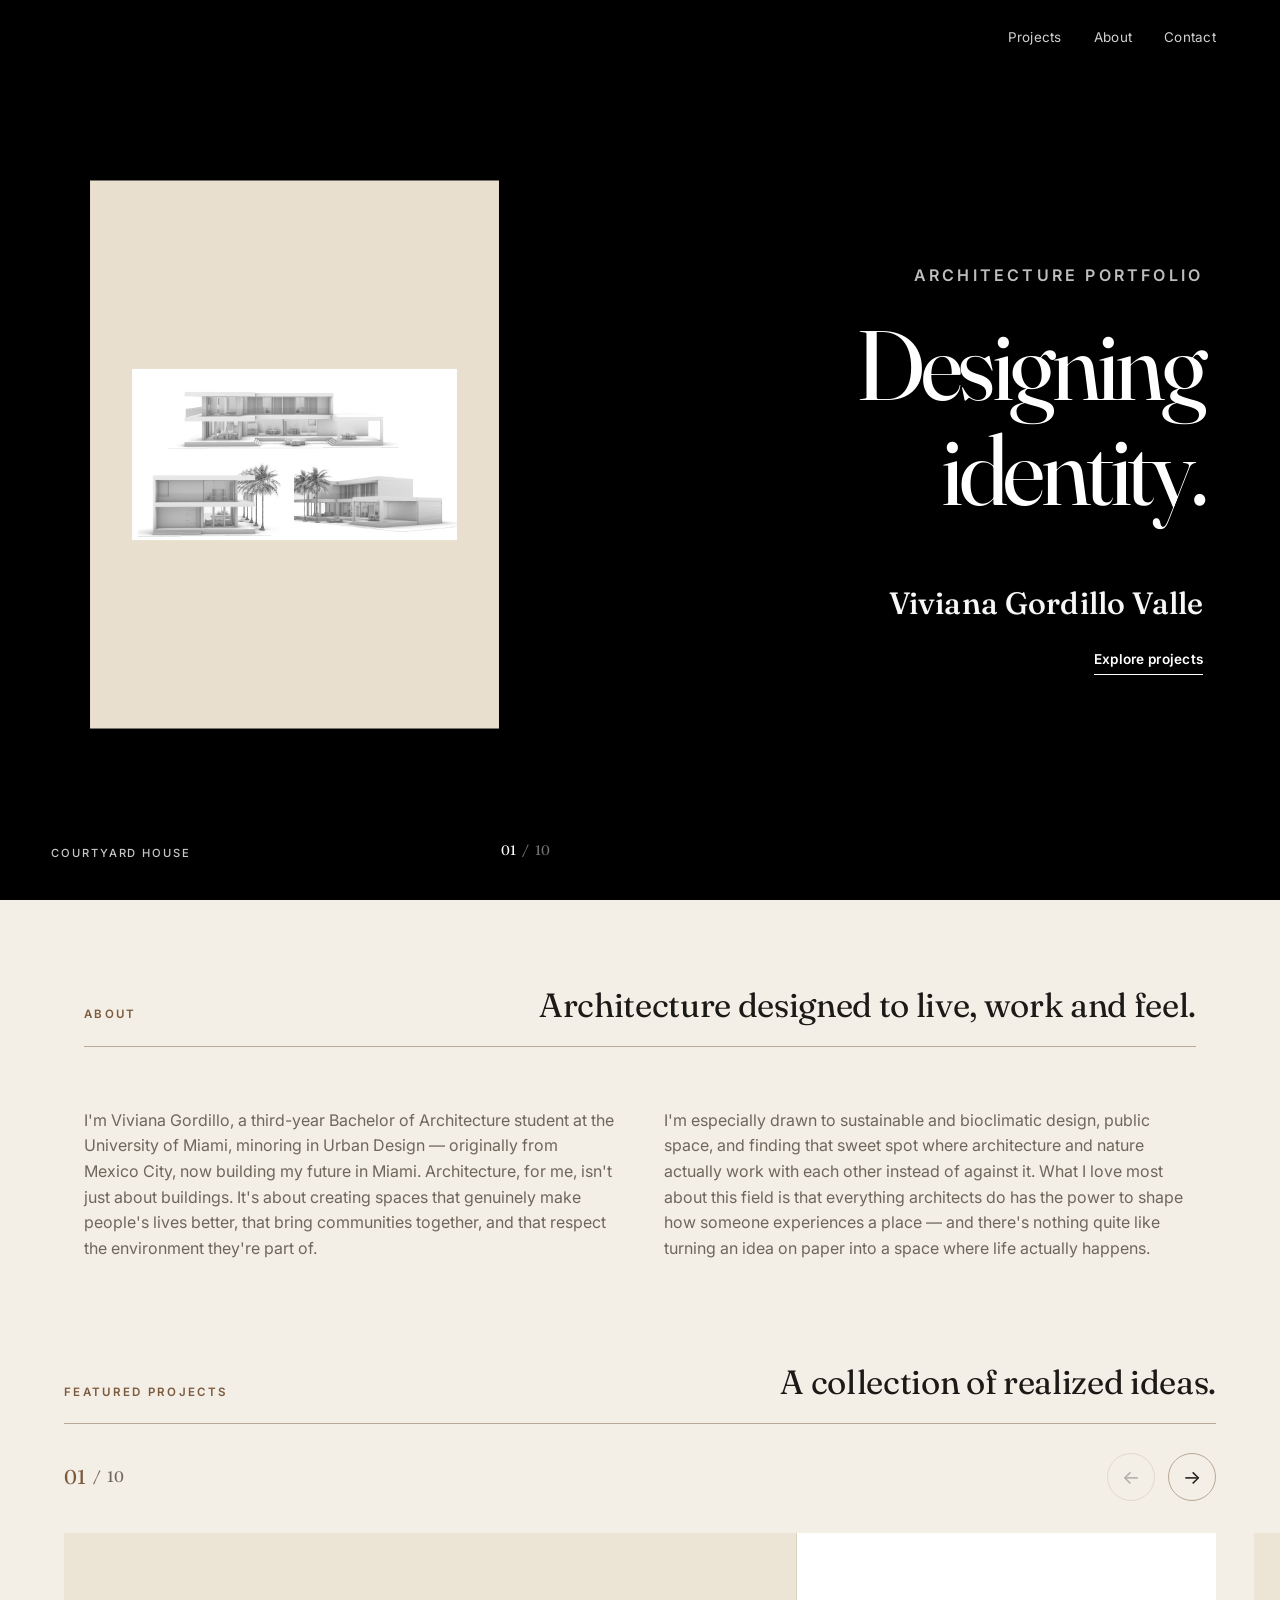
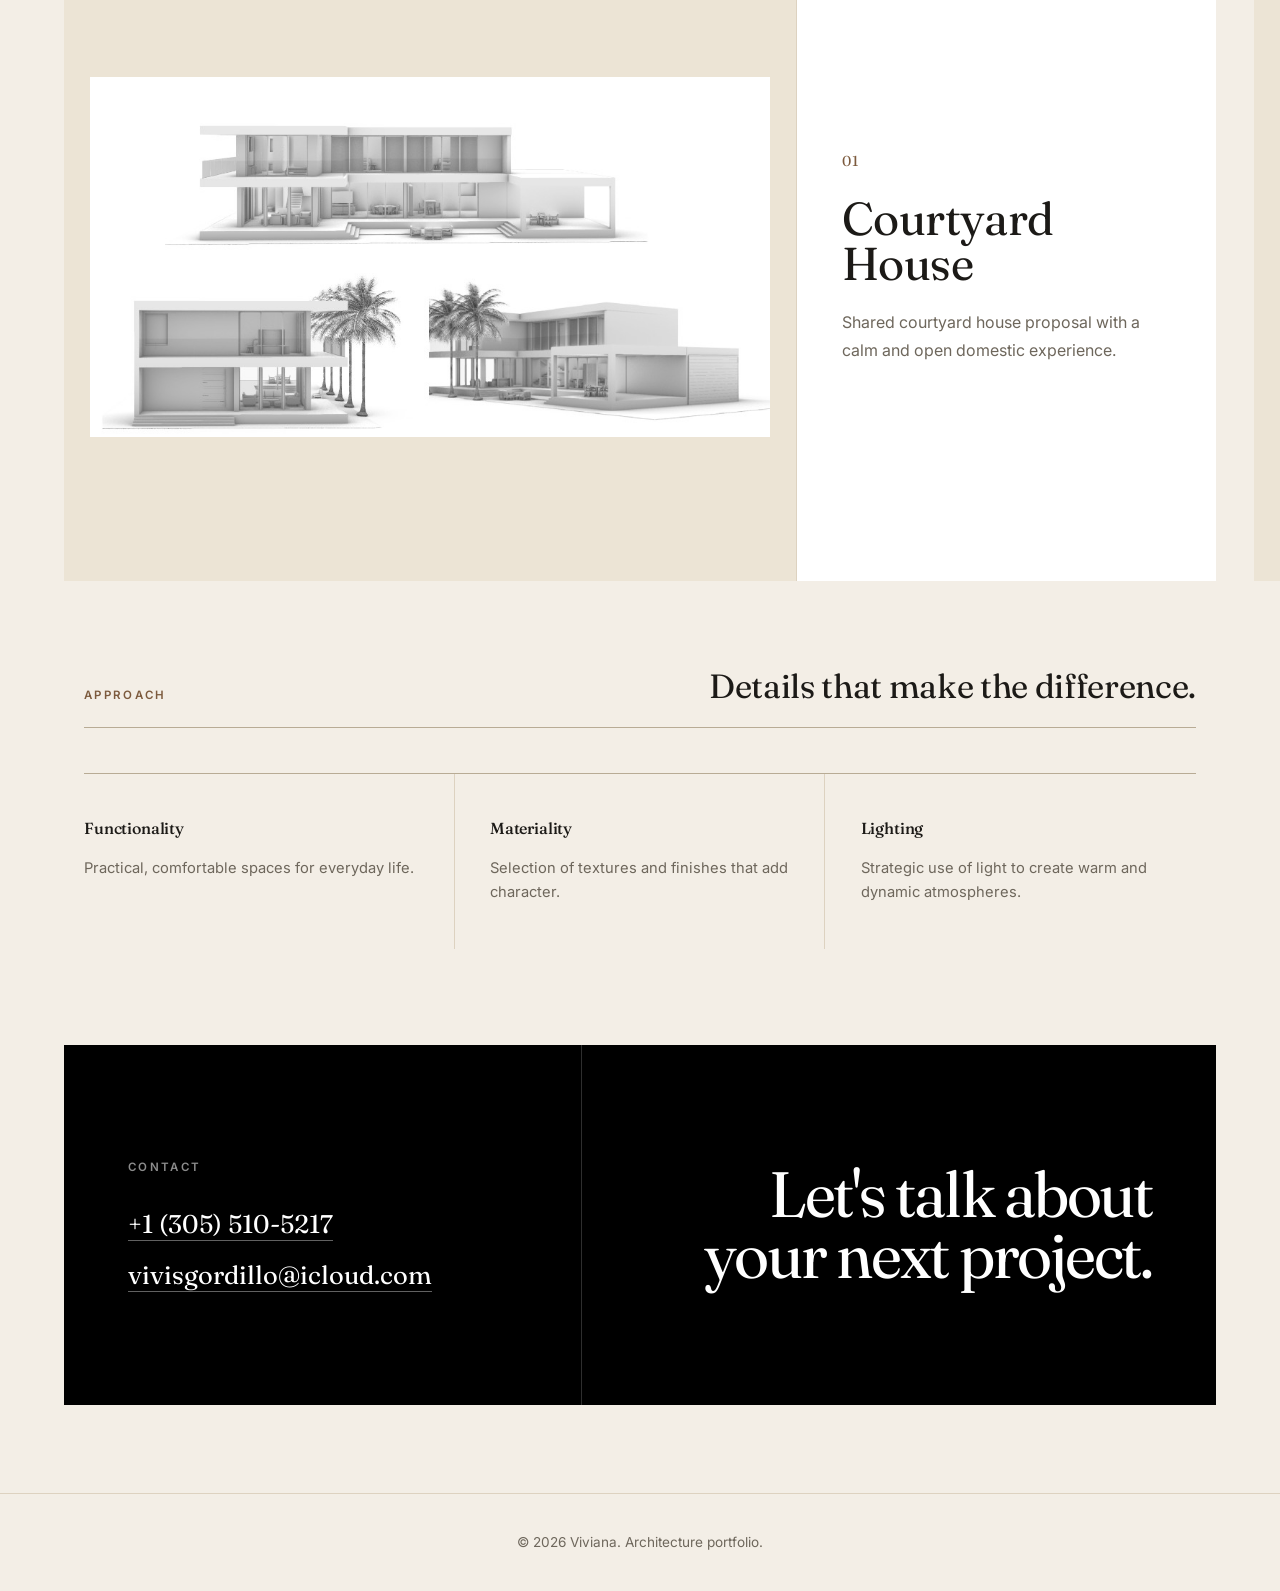
==== index.html @ d5e87a60 "Update index.html" ====
<!DOCTYPE html>
<html lang="en">
  <head>
    <meta charset="UTF-8" />
    <meta name="viewport" content="width=device-width, initial-scale=1.0" />

    <title>Viviana | Architecture Portfolio</title>

    <meta
      name="description"
      content="Architecture portfolio featuring residential, commercial, and interior design projects."
    />

    <link rel="preconnect" href="https://fonts.googleapis.com" />
    <link rel="preconnect" href="https://fonts.gstatic.com" crossorigin />

    <link
      href="https://fonts.googleapis.com/css2?family=Fraunces:opsz,wght@9..144,300;9..144,400;9..144,500&family=Inter:wght@400;500;600;700;800&display=swap"
      rel="stylesheet"
    />

    <link rel="stylesheet" href="styles.css?v=13" />
  </head>

  <body>
    <!-- =====================================================
         HERO / PROJECT EXHIBITION
         ===================================================== -->

    <header class="hero hero-exhibition">
      <nav class="nav hero-nav">
        <div class="nav-links">
          <a href="#projects">Projects</a>
          <a href="#about">About</a>
          <a href="#contact">Contact</a>
        </div>
      </nav>

      <div class="hero-split">
        <!-- Galería automática del lado izquierdo -->
        <div
          class="hero-gallery"
          aria-label="Selected architecture projects"
        >
          <!-- Slide 1: fondo beige -->
          <a
            class="hero-gallery-slide hero-gallery-slide-beige active"
            href="courtyard-house.html"
            aria-label="View Courtyard House"
          >
            <img
              src="assets/courtyard-house/PortadaCYH.jpg"
              alt="Courtyard House cover"
            />

            <span class="hero-gallery-project-name">
              Courtyard House
            </span>
          </a>

          <!-- Slide 2: fondo beige -->
          <a
            class="hero-gallery-slide hero-gallery-slide-beige"
            href="mid-rise.html"
            aria-label="View Mid-rise Apartment Building"
          >
            <img
              src="assets/mid-rise/FRONT%20ELEVATION.png"
              alt="Mid-rise Apartment Building front elevation"
            />

            <span class="hero-gallery-project-name">
              Mid-rise Apartment Building
            </span>
          </a>

          <!-- Slide 3 -->
          <a
            class="hero-gallery-slide"
            href="fish-market.html"
            aria-label="View Fish Market"
          >
            <img
              src="assets/fish-market/IMG_5924.jpeg"
              alt="Fish Market architectural concept"
            />

            <span class="hero-gallery-project-name">
              Fish Market
            </span>
          </a>

          <!-- Slide 4 -->
          <a
            class="hero-gallery-slide"
            href="Stoa-of-Attalos.html"
            aria-label="View Stoa of Attalos"
          >
            <img
              src="assets/Stoa-of-Attalos/Foto%20Dibujo%20Stoa%20of%20Attalos.png"
              alt="Stoa of Attalos architectural drawing"
            />

            <span class="hero-gallery-project-name">
              Stoa of Attalos
            </span>
          </a>

          <!-- Slide 5 -->
          <a
            class="hero-gallery-slide"
            href="Meditation-Space.html"
            aria-label="View Meditation Space"
          >
            <img
              src="assets/Meditation-Space/Captura%20de%20pantalla%202026-07-03%20200840.png"
              alt="Meditation Space architectural collage"
            />

            <span class="hero-gallery-project-name">
              Meditation Space
            </span>
          </a>

          <!-- Slide 6 -->
          <a
            class="hero-gallery-slide"
            href="Spanish-Custom-House.html"
            aria-label="View Spanish Custom House"
          >
            <img
              src="assets/Spanish-Custom-House/ARC%20203%20VIVIANA%20GORDILLO%20FINAL-1.png"
              alt="Spanish Custom House architectural drawings"
            />

            <span class="hero-gallery-project-name">
              Spanish Custom House
            </span>
          </a>

          <!-- Slide 7 -->
          <a
            class="hero-gallery-slide"
            href="Bethlehem.html"
            aria-label="View Bethlehem"
          >
            <img
              src="assets/Bethlehem/Captura%20de%20pantalla%202026-07-03%20221237.png"
              alt="Bethlehem, Pennsylvania mapping study"
            />

            <span class="hero-gallery-project-name">
              Bethlehem
            </span>
          </a>

          <!-- Slide 8 -->
          <a
            class="hero-gallery-slide"
            href="LunaHouse.html"
            aria-label="View Luna House"
          >
            <img
              src="assets/LunaHouse/luna%20house.png"
              alt="Luna House"
            />

            <span class="hero-gallery-project-name">
              Luna House
            </span>
          </a>

          <!-- Slide 9 -->
          <a
            class="hero-gallery-slide"
            href="Others.html"
            aria-label="View Others"
          >
            <img
              src="assets/Others/MiamiRiver1.jpeg"
              alt="Miami River"
            />

            <span class="hero-gallery-project-name">
              Others
            </span>
          </a>
          <!-- Slide 10 -->
          <a
            class="hero-gallery-slide"
            href="Revista.html"
            aria-label="View Revista"
          >
            <img
              src="assets/revista/portada%201.png"
              alt="Revista cover"
            />

            <span class="hero-gallery-project-name">
              Magazine
            </span>
          </a>

          <!-- Contador de la galería -->
          <div class="hero-gallery-counter" aria-hidden="true">
            <span class="hero-gallery-current">01</span>
            <span>/</span>
            <span class="hero-gallery-total">10</span>
          </div>
        </div>

        <!-- Contenido del lado derecho -->
        <div class="hero-text-panel">
          <div class="hero-content">
            <p class="hero-kicker">
              Architecture Portfolio
            </p>

            <h1>Designing identity.</h1>

            <p class="hero-name">
              Viviana Gordillo Valle
            </p>

            <a class="btn" href="#projects">
              Explore projects
            </a>
          </div>
        </div>
      </div>
    </header>

    <main>
      <!-- =====================================================
           ABOUT
           ===================================================== -->

      <section class="section intro" id="about">
        <div class="section-heading">
          <p class="eyebrow">About</p>

          <h2>Architecture designed to live, work and feel.</h2>
        </div>

        <div class="intro-grid">
          <p>
            I'm Viviana Gordillo, a third-year Bachelor of Architecture student
            at the University of Miami, minoring in Urban Design — originally
            from Mexico City, now building my future in Miami. Architecture,
            for me, isn't just about buildings. It's about creating spaces that
            genuinely make people's lives better, that bring communities
            together, and that respect the environment they're part of.
          </p>

          <p>
            I'm especially drawn to sustainable and bioclimatic design, public
            space, and finding that sweet spot where architecture and nature
            actually work with each other instead of against it. What I love
            most about this field is that everything architects do has the power
            to shape how someone experiences a place — and there's nothing quite
            like turning an idea on paper into a space where life actually
            happens.
          </p>
        </div>
      </section>

      <!-- =====================================================
           FEATURED PROJECTS CAROUSEL
           ===================================================== -->

      <section
        class="section projects projects-carousel-section"
        id="projects"
      >
        <div class="section-heading">
          <p class="eyebrow">Featured projects</p>

          <h2>A collection of realized ideas.</h2>
        </div>

        <div class="projects-carousel-header">
          <p
            class="projects-carousel-indicator"
            aria-label="Current project position"
          >
            <span class="current-project">01</span>
            <span aria-hidden="true">/</span>
            <span class="total-projects">10</span>
          </p>

          <div
            class="carousel-controls"
            aria-label="Project carousel controls"
          >
            <button
              class="carousel-btn carousel-prev"
              type="button"
              aria-label="Previous project"
            >
              ←
            </button>

            <button
              class="carousel-btn carousel-next"
              type="button"
              aria-label="Next project"
            >
              →
            </button>
          </div>
        </div>

        <div
          class="projects-carousel-viewport"
          aria-label="Featured projects"
        >
          <div class="projects-carousel-track">
            <!-- Project 1 -->
            <a
              class="project-card"
              href="courtyard-house.html"
            >
              <div class="project-image image-courtyard">
                <img
                  src="assets/courtyard-house/PortadaCYH.jpg"
                  alt="Courtyard House cover"
                  loading="lazy"
                />
              </div>

              <div class="project-info">
                <p class="project-number">01</p>

                <h3>Courtyard House</h3>

                <p>
                  Shared courtyard house proposal with a calm and open domestic
                  experience.
                </p>
              </div>
            </a>

            <!-- Project 2 -->
            <a
              class="project-card"
              href="mid-rise.html"
            >
              <div class="project-image image-courtyard">
                <img
                  src="assets/mid-rise/FRONT%20ELEVATION.png"
                  alt="Front elevation — Mid-rise Apartment Building"
                  loading="lazy"
                />
              </div>

              <div class="project-info">
                <p class="project-number">02</p>

                <h3>Mid-rise Apartment Building</h3>

                <p>
                  Mixed-use mid-rise with shared terraces and active ground
                  floor retail.
                </p>
              </div>
            </a>

            <!-- Project 3 -->
            <a
              class="project-card"
              href="fish-market.html"
            >
              <div class="project-image image-courtyard">
                <img
                  src="assets/fish-market/IMG_5924.jpeg"
                  alt="Fish Market concept image"
                  loading="lazy"
                />
              </div>

              <div class="project-info">
                <p class="project-number">03</p>

                <h3>Fish Market</h3>

                <p>
                  Contemporary interior design that combines warmth, texture,
                  and volume.
                </p>
              </div>
            </a>

            <!-- Project 4 -->
            <a
              class="project-card"
              href="Stoa-of-Attalos.html"
            >
              <div class="project-image image-courtyard">
                <img
                  src="assets/Stoa-of-Attalos/Foto%20Dibujo%20Stoa%20of%20Attalos.png"
                  alt="Stoa of Attalos drawing"
                  loading="lazy"
                />
              </div>

              <div class="project-info">
                <p class="project-number">04</p>

                <h3>Stoa of Attalos</h3>

                <p>
                  Historic and civic study of a public colonnade in the ancient
                  Agora.
                </p>
              </div>
            </a>

            <!-- Project 5 -->
            <a
              class="project-card"
              href="Meditation-Space.html"
            >
              <div class="project-image image-courtyard">
                <img
                  src="assets/Meditation-Space/Captura%20de%20pantalla%202026-07-03%20200840.png"
                  alt="Meditation Space collage"
                  loading="lazy"
                />
              </div>

              <div class="project-info">
                <p class="project-number">05</p>

                <h3>Meditation Space</h3>

                <p>
                  Project focused on daily functionality and family comfort.
                </p>
              </div>
            </a>

            <!-- Project 6 -->
            <a
              class="project-card"
              href="Spanish-Custom-House.html"
            >
              <div class="project-image image-courtyard">
                <img
                  src="assets/Spanish-Custom-House/ARC%20203%20VIVIANA%20GORDILLO%20FINAL-1.png"
                  alt="Spanish Custom House site plan and elevations"
                  loading="lazy"
                />
              </div>

              <div class="project-info">
                <p class="project-number">06</p>

                <h3>Spanish Custom House</h3>

                <p>
                  Redrawing study of a historic house in New Orleans, based on
                  documentation from the Historic American Buildings Survey.
                </p>
              </div>
            </a>

            <!-- Project 7 -->
            <a
              class="project-card"
              href="Bethlehem.html"
            >
              <div class="project-image image-courtyard">
                <img
                  src="assets/Bethlehem/Captura%20de%20pantalla%202026-07-03%20221237.png"
                  alt="Bethlehem, Pennsylvania mapping study"
                  loading="lazy"
                />
              </div>

              <div class="project-info">
                <p class="project-number">07</p>

                <h3>Bethlehem</h3>

                <p>
                  Parcel-by-parcel mapping of Bethlehem, Pennsylvania, tracing
                  how industry and settlement history shaped its urban form.
                </p>
              </div>
            </a>

            <!-- Project 8 -->
            <a
              class="project-card"
              href="LunaHouse.html"
            >
              <div class="project-image image-courtyard">
                <img
                  src="assets/LunaHouse/luna%20house.png"
                  alt="Luna House"
                  loading="lazy"
                />
              </div>

              <div class="project-info">
                <p class="project-number">08</p>

                <h3>Luna House</h3>

                <p>Project details coming soon.</p>
              </div>
            </a>

            <!-- Project 9 -->
            <a
              class="project-card"
              href="Others.html"
            >
              <div class="project-image image-courtyard">
                <img
                  src="assets/Others/MiamiRiver1.jpeg"
                  alt="Miami River"
                  loading="lazy"
                />
              </div>

              <div class="project-info">
                <p class="project-number">09</p>

                <h3>Others</h3>

                <p>Additional images, including views along the Miami River.</p>
              </div>
            </a>
            
            <!-- Project 10 -->
            <a
              class="project-card"
              href="Revista.html"
            >
              <div class="project-image image-courtyard">
                <img
                  src="assets/revista/portada%201.png"
                  alt="Revista cover"
                  loading="lazy"
                />
              </div>

              <div class="project-info">
                <p class="project-number">10</p>

                <h3>Magazine</h3>

                <p>
                  An editorial spread — flip through it like a printed
                  magazine.
                </p>
              </div>
            </a>
                        
          </div>
        </div>
      </section>

      <!-- =====================================================
           APPROACH
           ===================================================== -->

      <section class="section values">
        <div class="section-heading">
          <p class="eyebrow">Approach</p>

          <h2>Details that make the difference.</h2>
        </div>

        <div class="value-grid">
          <div>
            <h3>Functionality</h3>

            <p>Practical, comfortable spaces for everyday life.</p>
          </div>

          <div>
            <h3>Materiality</h3>

            <p>Selection of textures and finishes that add character.</p>
          </div>

          <div>
            <h3>Lighting</h3>

            <p>
              Strategic use of light to create warm and dynamic atmospheres.
            </p>
          </div>
        </div>
      </section>
    </main>

    <!-- =====================================================
     CONTACT
     ===================================================== -->

    <section class="contact-section" id="contact">
      <div class="contact-panel">
        <div class="contact-details">
          <p class="contact-label">Contact</p>

          <div class="contact-links">
            <a href="tel:+13055105217">
              +1 (305) 510-5217
            </a>

            <a href="mailto:vivisgordillo@icloud.com">
              vivisgordillo@icloud.com
            </a>
          </div>
        </div>

        <div class="contact-heading">
          <h2>Let's talk about your next project.</h2>
        </div>
      </div>
    </section>

    <footer class="footer">
      <p>© 2026 Viviana. Architecture portfolio.</p>
    </footer>

    <script src="script.js"></script>
  </body>
</html>
---- styles.css ----
:root {
  --bg: #f3eee6;
  --surface: #ffffff;
  --sunken: #ece4d5;
  --ink: #1c1a17;
  --text: #1c1a17;
  --muted: #6e675c;
  --accent: #7c5a3d;
  --accent-soft: #ece4d5;
  --border: #ddd2c0;
  --line: #ddd2c0;
  --line-strong: #b8ab95;

  --font-display:
    "Fraunces",
    "Iowan Old Style",
    "Palatino Linotype",
    Georgia,
    serif;
}

/* =====================================================
   RESET
   ===================================================== */

* {
  box-sizing: border-box;
}

html {
  scroll-behavior: smooth;
}

body {
  margin: 0;
  overflow-x: hidden;
  font-family: "Inter", sans-serif;
  background: var(--bg);
  color: var(--text);
  line-height: 1.6;
}

a {
  color: inherit;
  text-decoration: none;
}

h1,
h2,
h3 {
  font-family: var(--font-display);
  font-weight: 500;
  letter-spacing: -0.01em;
}

img {
  max-width: 100%;
}

ul {
  margin: 0;
  padding: 0;
}

/* =====================================================
   NAVIGATION
   ===================================================== */

.nav {
  display: flex;
  justify-content: space-between;
  align-items: center;

  width: 100%;
  max-width: 1440px;
  margin: 0 auto;
  padding: 1.7rem 5vw 0;
}

.brand {
  font-family: var(--font-display);
  font-size: 1.05rem;
  font-weight: 500;
  letter-spacing: 0.03em;
}

.nav-links {
  display: flex;
  flex-wrap: wrap;
  gap: 2rem;

  font-size: 0.84rem;
  letter-spacing: 0.02em;
}

.nav-links a {
  opacity: 0.82;
  padding-bottom: 0.2rem;
  border-bottom: 1px solid transparent;

  transition:
    opacity 0.2s ease,
    border-color 0.2s ease;
}

.nav-links a:hover {
  opacity: 1;
  border-color: currentColor;
}

/* =====================================================
   BUTTONS
   ===================================================== */

.btn {
  display: inline-flex;
  align-items: center;
  gap: 0.5rem;

  margin-top: 0.6rem;
  padding: 0 0 0.2rem;

  background: none;
  border: none;
  border-bottom: 1px solid currentColor;
  border-radius: 0;

  color: inherit;
  font-size: 0.88rem;
  font-weight: 600;
  letter-spacing: 0.02em;
}

/* =====================================================
   HOMEPAGE HERO — PROJECT EXHIBITION
   ===================================================== */

.hero-exhibition {
  position: relative;

  width: 100%;
  min-height: 100vh;
  padding: 0;

  overflow: hidden;
  color: #ffffff;
  background: #000000;
}

.hero-nav {
  position: absolute;
  top: 0;
  left: 0;
  z-index: 20;

  justify-content: flex-end;

  width: 100%;
  max-width: none;
  padding: 1.7rem 5vw 0;

  color: #ffffff;
}

.hero-split {
  display: grid;
  grid-template-columns: minmax(0, 46%) minmax(0, 54%);
  gap: 0;

  width: 100%;
  min-height: 100vh;

  background: #000000;
}

/* =====================================================
   HERO GALLERY
   ===================================================== */

.hero-gallery {
  position: relative;

  width: 100%;
  min-width: 0;
  height: 100vh;
  min-height: 650px;

  overflow: hidden;

  background: #000000;
  border: none;
  outline: none;
  box-shadow: none;
}

.hero-gallery-slide {
  position: absolute;
  inset: 0;

  display: flex;
  align-items: center;
  justify-content: center;

  padding:
    clamp(4.5rem, 8vh, 7rem)
    clamp(2rem, 4vw, 5rem)
    clamp(4rem, 7vh, 6rem);

  overflow: hidden;

  background: #000000;
  opacity: 0;
  visibility: hidden;
  pointer-events: none;

  transition:
    opacity 1.35s ease,
    visibility 1.35s ease;
}

.hero-gallery-slide.active {
  z-index: 2;

  opacity: 1;
  visibility: visible;
  pointer-events: auto;
}

.hero-gallery-slide img {
  display: block;

  width: 92%;
  height: 82%;

  object-fit: contain;
  object-position: center;

  background: transparent;
  border: none;
  outline: none;
  box-shadow: none;

  transform: scale(0.985);

  transition:
    transform 6.5s cubic-bezier(0.2, 0.7, 0.2, 1),
    opacity 1.35s ease;
}

.hero-gallery-slide.active img {
  transform: scale(1.025);
}

.hero-gallery-project-name {
  position: absolute;
  left: clamp(1.8rem, 4vw, 4rem);
  bottom: clamp(1.6rem, 3vw, 3rem);
  z-index: 4;

  max-width: 60%;

  color: rgba(255, 255, 255, 0.78);
  font-family: "Inter", sans-serif;
  font-size: 0.7rem;
  font-weight: 500;
  line-height: 1.4;
  letter-spacing: 0.17em;
  text-transform: uppercase;
}

.hero-gallery-counter {
  position: absolute;
  right: clamp(1.8rem, 3vw, 3rem);
  bottom: clamp(1.6rem, 3vw, 3rem);
  z-index: 10;

  display: flex;
  align-items: center;
  gap: 0.4rem;

  color: rgba(255, 255, 255, 0.45);
  font-family: var(--font-display);
  font-size: 0.85rem;
}

.hero-gallery-current {
  color: #ffffff;
}

/* =====================================================
   HERO TEXT PANEL
   ===================================================== */

.hero-text-panel {
  position: relative;

  display: flex;
  align-items: center;
  justify-content: center;

  min-width: 0;
  min-height: 100vh;

  padding:
    clamp(7rem, 12vh, 10rem)
    clamp(3rem, 6vw, 7rem)
    clamp(4rem, 8vh, 7rem);

  background: #000000;
  border: none;
  outline: none;
  box-shadow: none;
}

.hero-text-panel .hero-content {
  display: flex;
  flex-direction: column;
  align-items: flex-end;

  width: 100%;
  max-width: 900px;
  margin: 0;
  padding: 0;

  text-align: right;
}

.hero-kicker {
  margin: 0 0 clamp(1.6rem, 3vh, 2.6rem);

  color: rgba(255, 255, 255, 0.74);
  font-family: "Inter", sans-serif;
  font-size: clamp(0.82rem, 1.25vw, 1.25rem);
  font-weight: 600;
  line-height: 1.3;
  letter-spacing: 0.2em;
  text-transform: uppercase;
}

.hero-exhibition h1 {
  width: 100%;
  max-width: none;
  margin: 0;

  color: #ffffff;
  font-size: clamp(4.5rem, 7.7vw, 9rem);
  font-weight: 400;
  line-height: 0.87;
  letter-spacing: -0.045em;
  text-align: right;
}

.hero-name {
  margin: clamp(2.8rem, 5vh, 4.8rem) 0 0;

  color: rgba(255, 255, 255, 0.96);
  font-family: var(--font-display);
  font-size: clamp(1.8rem, 2.4vw, 3rem);
  font-weight: 500;
  line-height: 1.15;
  letter-spacing: 0.005em;

  text-shadow: 0 0 1px rgba(255, 255, 255, 0.3);
}

.hero-text-panel .btn {
  margin-top: clamp(1.7rem, 3vh, 2.5rem);
  margin-left: auto;

  color: #ffffff;
  font-size: clamp(0.85rem, 1vw, 1rem);
}

/* =====================================================
   DETAIL-PAGE HERO
   ===================================================== */

.hero {
  min-height: 88vh;
  padding: 0 0 4.5rem;

  display: flex;
  flex-direction: column;

  color: #ffffff;
  background-color: var(--ink);

  background-image:
    linear-gradient(
      180deg,
      rgba(20, 17, 14, 0.5) 0%,
      rgba(20, 17, 14, 0.28) 45%,
      rgba(20, 17, 14, 0.8) 100%
    ),
    var(--hero-image, none);

  background-size: cover;
  background-position: center;
  background-repeat: no-repeat;
}

.hero.hero-compact {
  min-height: auto;
  padding: 0 0 3.2rem;

  background-image:
    linear-gradient(
      180deg,
      rgba(20, 17, 14, 0.72) 0%,
      rgba(20, 17, 14, 0.86) 100%
    ),
    var(--hero-image, none);
}

.hero.hero-exhibition {
  min-height: 100vh;
  padding: 0;

  display: block;

  background: #000000;
  background-image: none;
}

.hero-content {
  width: 100%;
  max-width: 1240px;
  margin: auto auto 0;
  padding: 0 5vw;
}

.hero-compact .hero-content {
  margin: 3.4rem auto 0;
}

.eyebrow {
  margin: 0 0 1rem;

  color: rgba(255, 255, 255, 0.72);
  font-size: 0.72rem;
  font-weight: 600;
  letter-spacing: 0.2em;
  text-transform: uppercase;
}

.hero h1,
.section-heading h2 {
  margin: 0 0 1.2rem;

  font-weight: 400;
  line-height: 1.06;
}

.hero:not(.hero-exhibition) h1 {
  max-width: 18ch;
  font-size: clamp(2.1rem, 5.4vw, 4rem);
}

.hero:not(.hero-exhibition) p {
  max-width: 48ch;

  color: rgba(255, 255, 255, 0.8);
  font-size: 1.02rem;
}

.hero-compact p {
  max-width: 62ch;
}

.back-link {
  display: inline-flex;
  align-items: center;
  gap: 0.5rem;

  margin-bottom: 1.8rem;

  color: rgba(255, 255, 255, 0.68);
  font-size: 0.8rem;
  letter-spacing: 0.02em;
}

.back-link:hover {
  color: #ffffff;
}

/* =====================================================
   GENERAL SECTIONS
   ===================================================== */

.section {
  width: 100%;
  max-width: 1240px;
  margin: 0 auto;
  padding: 5.5rem 5vw 0;
}

.section-heading {
  display: flex;
  justify-content: space-between;
  align-items: flex-end;
  gap: 2rem;

  margin-bottom: 2.8rem;
  padding-bottom: 1.4rem;

  border-bottom: 1px solid var(--line-strong);
}

.section-heading .eyebrow {
  margin: 0;
  color: var(--accent);
}

.section-heading h2 {
  margin: 0;
  font-size: clamp(1.5rem, 2.8vw, 2.1rem);
}

.intro-grid,
.value-grid {
  display: grid;
  gap: 1.5rem;
}

.intro-grid {
  grid-template-columns: repeat(2, minmax(0, 1fr));
  gap: 3rem;
}

.intro-grid p,
.value-grid p,
.project-info p,
.contact p {
  color: var(--muted);
}

/* =====================================================
   GENERAL PROJECT CARDS
   ===================================================== */

.project-grid {
  display: grid;
  grid-template-columns: repeat(2, minmax(0, 1fr));
  gap: 3rem 2.4rem;
}

.project-card {
  position: relative;
  display: block;
}

.project-card.hidden {
  display: none;
}

.project-card::before {
  content: attr(data-category);

  position: absolute;
  top: 0.9rem;
  left: 0.9rem;
  z-index: 2;

  padding: 0.35rem 0.6rem;

  background: rgba(255, 255, 255, 0.92);
  color: var(--ink);

  font-size: 0.64rem;
  font-weight: 600;
  letter-spacing: 0.08em;
  text-transform: uppercase;
}

.project-image,
.image-1,
.image-2,
.image-3,
.image-4,
.image-courtyard {
  position: relative;

  aspect-ratio: 4 / 3;
  overflow: hidden;

  background: var(--sunken);
  background-position: center;
  background-repeat: no-repeat;
  background-size: contain !important;
}

.project-image img {
  display: block;

  width: 100%;
  height: 100%;
  padding: 1.2rem;

  object-fit: contain;

  transition: transform 0.5s ease;
}

.project-card:hover .project-image img {
  transform: scale(1.035);
}

.project-info {
  margin-top: 1.1rem;
  padding: 1rem 0 0;

  border-top: 1px solid var(--line);
}

.project-info h3 {
  margin: 0 0 0.4rem;

  font-size: 1.2rem;
  font-weight: 400;
}

.project-info p {
  display: -webkit-box;

  margin: 0;
  overflow: hidden;

  font-size: 0.92rem;

  -webkit-box-orient: vertical;
  -webkit-line-clamp: 2;
}

/* =====================================================
   MANUAL FEATURED PROJECTS CAROUSEL
   ===================================================== */

.projects-carousel-section {
  width: 100%;
  max-width: none;

  padding-left: 0;
  padding-right: 0;

  overflow: hidden;
}

.projects-carousel-section > .section-heading,
.projects-carousel-header {
  width: min(90vw, 1500px);
  max-width: none;
  margin-left: auto;
  margin-right: auto;
}

.projects-carousel-header {
  display: flex;
  justify-content: space-between;
  align-items: center;

  margin-top: -1rem;
  margin-bottom: 2rem;
}

.projects-carousel-indicator {
  display: flex;
  align-items: center;
  gap: 0.45rem;

  margin: 0;

  color: var(--muted);
  font-family: var(--font-display);
  font-size: 0.95rem;
}

.current-project {
  color: var(--accent);
  font-size: 1.25rem;
}

.carousel-controls {
  display: flex;
  align-items: center;
  gap: 0.8rem;
}

.carousel-btn {
  display: inline-flex;
  align-items: center;
  justify-content: center;

  width: 48px;
  height: 48px;

  border: 1px solid var(--line-strong);
  border-radius: 50%;

  background: transparent;
  color: var(--ink);

  font: inherit;
  font-size: 1.2rem;

  cursor: pointer;

  transition:
    background-color 0.25s ease,
    color 0.25s ease,
    border-color 0.25s ease,
    opacity 0.25s ease;
}

.carousel-btn:hover:not(:disabled) {
  background: var(--ink);
  color: var(--bg);
  border-color: var(--ink);
}

.carousel-btn:disabled {
  opacity: 0.3;
  cursor: default;
}

.projects-carousel-viewport {
  width: 100%;
  padding: 0 5vw;

  overflow-x: auto;
  overflow-y: hidden;

  scroll-behavior: smooth;
  scroll-padding-left: 5vw;
  scroll-padding-right: 5vw;
  scroll-snap-type: x mandatory;
  scrollbar-width: none;
  overscroll-behavior-x: contain;
  touch-action: pan-x;
}

.projects-carousel-viewport::-webkit-scrollbar {
  display: none;
}

.projects-carousel-track {
  display: flex;
  align-items: stretch;

  width: max-content;
  gap: 3vw;
  padding-right: 5vw;
}

.projects-carousel-track .project-card {
  display: grid;
  grid-template-columns:
    minmax(0, 1.65fr)
    minmax(420px, 0.85fr);

  flex: 0 0 90vw;
  width: 90vw;
  max-width: none;
  min-height: 72vh;

  overflow: hidden;
  background: var(--surface);

  scroll-snap-align: start;
  scroll-snap-stop: always;
}

.projects-carousel-track .project-card::before {
  display: none;
}

.projects-carousel-track .project-image {
  width: 100%;
  height: 72vh;
  min-height: 600px;
  aspect-ratio: auto;

  overflow: hidden;
  background: var(--sunken);
}

.projects-carousel-track .project-image img {
  display: block;

  width: 100%;
  height: 100%;
  min-height: 0;
  padding: clamp(1rem, 2vw, 2rem);

  object-fit: contain;
  object-position: center;

  transition: transform 0.6s ease;
}

.projects-carousel-track .project-card:hover .project-image img {
  transform: scale(1.02);
}

.projects-carousel-track .project-info {
  display: flex;
  flex-direction: column;
  justify-content: center;

  width: 100%;
  min-width: 0;
  margin: 0;
  padding: clamp(2rem, 3.5vw, 4rem);

  overflow: hidden;

  border-top: none;
  border-left: 1px solid var(--line);
}

.projects-carousel-track .project-info h3 {
  width: 100%;
  max-width: 100%;

  margin: 0 0 1.4rem;

  font-size: clamp(2.4rem, 3.6vw, 4.6rem);
  font-weight: 400;
  line-height: 0.98;

  white-space: normal;
  overflow-wrap: break-word;
  word-break: normal;
  hyphens: auto;
}

.projects-carousel-track .project-info > p:not(.project-number) {
  display: block;

  width: 100%;
  max-width: 30ch;
  margin: 0;

  overflow: visible;

  color: var(--muted);
  font-size: clamp(1rem, 1.2vw, 1.15rem);
  line-height: 1.75;

  -webkit-box-orient: initial;
  -webkit-line-clamp: unset;
}

.projects-carousel-track .project-number {
  order: -1;

  margin: 0 0 1.4rem;

  color: var(--accent);
  font-family: var(--font-display);
  font-size: 0.9rem;
  letter-spacing: 0.08em;
}

/* =====================================================
   PROJECT DETAIL CAROUSELS
   Fish Market and other internal project pages
   ===================================================== */

.detail-carousel-section {
  overflow: hidden;
}

.detail-carousel {
  width: 100%;
}

.detail-carousel-header {
  display: flex;
  align-items: center;
  justify-content: space-between;
  gap: 2rem;

  margin: -1rem 0 2rem;
}

.detail-carousel-counter {
  display: flex;
  align-items: center;
  gap: 0.4rem;

  margin: 0;

  color: var(--muted);
  font-family: var(--font-display);
  font-size: 0.95rem;
}

.detail-carousel-counter span:first-child {
  color: var(--accent);
  font-size: 1.25rem;
}

.detail-carousel-controls {
  display: flex;
  align-items: center;
  gap: 0.8rem;
}

.detail-carousel-btn {
  display: inline-flex;
  align-items: center;
  justify-content: center;

  width: 48px;
  height: 48px;

  border: 1px solid var(--line-strong);
  border-radius: 50%;

  background: transparent;
  color: var(--ink);

  font: inherit;
  font-size: 1.2rem;

  cursor: pointer;

  transition:
    background-color 0.25s ease,
    color 0.25s ease,
    border-color 0.25s ease,
    opacity 0.25s ease;
}

.detail-carousel-btn:hover:not(:disabled) {
  background: var(--ink);
  color: var(--bg);
  border-color: var(--ink);
}

.detail-carousel-btn:disabled {
  opacity: 0.3;
  cursor: default;
}

/*
  El viewport representa exactamente el ancho visible.
  No tiene padding horizontal, para evitar espacio vacío
  antes de la primera imagen.
*/

.detail-carousel-viewport {
  width: 100%;

  overflow-x: auto;
  overflow-y: hidden;

  scroll-behavior: smooth;
  scroll-snap-type: x mandatory;
  scrollbar-width: none;
  overscroll-behavior-x: contain;
  touch-action: pan-x;
}

.detail-carousel-viewport::-webkit-scrollbar {
  display: none;
}

/*
  Cada columna ocupa exactamente el ancho del viewport.
  Así la siguiente imagen comienza inmediatamente después
  de la anterior.
*/

.detail-carousel-track {
  display: grid;
  grid-auto-flow: column;
  grid-auto-columns: 100%;
  align-items: stretch;

  width: 100%;
  gap: 2rem;
}

/* Cada diapositiva */

.detail-carousel-slide {
  display: flex;
  align-items: center;
  justify-content: center;

  width: 100%;
  height: min(76vh, 760px);
  min-height: 560px;
  margin: 0;

  overflow: hidden;

  background: var(--sunken);

  scroll-snap-align: start;
  scroll-snap-stop: always;
}

.detail-carousel-slide img {
  display: block;

  width: 100%;
  height: 100%;
  padding: clamp(1rem, 2.5vw, 2.5rem);

  object-fit: contain;
  object-position: center;

  background: transparent;
}

/* Diapositivas de diagramas */

.detail-diagram-slide {
  position: relative;
  padding: 4.5rem 1.5rem 1.5rem;
}

.detail-diagram-slide img {
  width: 100%;
  height: 100%;
  padding: 0;

  object-fit: contain;
  object-position: center;
}

.detail-diagram-slide figcaption {
  position: absolute;
  top: 1.3rem;
  left: 1.5rem;
  z-index: 2;

  margin: 0;

  color: var(--ink);
  font-family: var(--font-display);
  font-size: 1.1rem;
  font-weight: 500;
}

/* =====================================================
   VALUES
   ===================================================== */

.value-grid {
  grid-template-columns: repeat(3, minmax(0, 1fr));
  gap: 0;

  border-top: 1px solid var(--line-strong);
}

.value-grid > div {
  padding: 2.6rem 2.2rem 2.8rem;
  border-right: 1px solid var(--line);
}

.value-grid > div:last-child {
  border-right: none;
}

.value-grid h3 {
  margin: 0 0 1rem;
  font-size: 1rem;
  font-weight: 500;
}

.value-grid p {
  margin: 0;
  font-size: 0.92rem;
}

.value-grid > div:first-child {
  padding-left: 0;
}

.value-grid > div:last-child {
  padding-right: 0;
}

/* =====================================================
   CONTACT AND FOOTER
   ===================================================== */

.contact {
  padding-bottom: 5.5rem;
}

.contact a {
  color: var(--accent);
  font-weight: 600;
  border-bottom: 1px solid var(--accent);
}

.footer {
  margin-top: 5.5rem;
  padding: 1.5rem 1rem;

  border-top: 1px solid var(--line);

  color: var(--muted);
  font-size: 0.85rem;
  text-align: center;
}

/* =====================================================
   PROJECT DETAIL — STATS
   ===================================================== */

.project-stats {
  display: grid;
  grid-template-columns: repeat(4, minmax(0, 1fr));

  margin: 0 0 5.5rem;

  border-top: 1px solid var(--line-strong);
  border-bottom: 1px solid var(--line-strong);
}

.project-stats > div {
  padding: 1.5rem 1.4rem 1.5rem 0;
  border-right: 1px solid var(--line);
}

.project-stats > div:last-child {
  border-right: none;
}

.project-stats .stat-value {
  display: block;

  margin-bottom: 0.25rem;

  font-family: var(--font-display);
  font-size: 1.35rem;
  font-weight: 400;
  line-height: 1.2;
}

.project-stats .stat-label {
  color: var(--muted);
  font-size: 0.7rem;
  letter-spacing: 0.07em;
  text-transform: uppercase;
}

.project-description {
  max-width: 68ch;

  color: var(--muted);
  font-size: 1.08rem;
  line-height: 1.75;
}

.section > p:not([class]) {
  max-width: 68ch;
  margin-bottom: 2.5rem;

  color: var(--muted);
}

/* =====================================================
   DRAWINGS AND PROJECT IMAGES
   ===================================================== */

.drawings {
  display: flex;
  flex-direction: column;
  gap: 0;
}

.drawing-card {
  padding: 2.6rem 0;

  border-top: 1px solid var(--line);
}

.drawings > .drawing-card:last-child,
.drawings > .drawings-pair:last-child {
  border-bottom: 1px solid var(--line);
}

.drawing-card h3 {
  margin: 0 0 0.3rem;

  font-size: 1.1rem;
  font-weight: 500;
}

.drawing-card .scale-note {
  margin: 0 0 1.3rem;

  color: var(--muted);
  font-size: 0.82rem;
}

.drawing-card img {
  display: block;

  width: 100%;
  height: auto;

  background: var(--sunken);
}

.drawing-card ul {
  list-style: none;

  color: var(--muted);
  font-size: 0.92rem;
  line-height: 2;
}

.drawings-pair {
  display: grid;
  grid-template-columns: repeat(2, minmax(0, 1fr));
  gap: 2.6rem;

  padding: 2.6rem 0;

  border-top: 1px solid var(--line);
}

.drawings-pair .drawing-card {
  padding: 0;
  border-top: none;
}

/* =====================================================
   NEXT PROJECT
   ===================================================== */

.next-project {
  display: flex;
  align-items: center;
  justify-content: space-between;
  flex-wrap: wrap;
  gap: 1.2rem;

  margin: 2.5rem 0 0;
  padding: 3rem 0;

  border-top: 1px solid var(--line-strong);
}

.next-project p {
  margin: 0;

  font-family: var(--font-display);
  font-size: 1.25rem;
  font-weight: 400;
}

.next-project .btn {
  margin-top: 0;
}

/* =====================================================
   RESPONSIVE — MEDIUM DESKTOP
   ===================================================== */

@media (max-width: 1200px) {
  .hero-split {
    grid-template-columns: minmax(0, 44%) minmax(0, 56%);
  }

  .hero-exhibition h1 {
    font-size: clamp(4rem, 7.4vw, 7rem);
  }

  .projects-carousel-track .project-card {
    grid-template-columns:
      minmax(0, 1.45fr)
      minmax(360px, 0.85fr);
  }

  .projects-carousel-track .project-info h3 {
    font-size: clamp(2.2rem, 3.3vw, 3.8rem);
  }
}

/* =====================================================
   RESPONSIVE — TABLET
   ===================================================== */

@media (max-width: 1000px) {
  .hero-split {
    grid-template-columns: minmax(0, 43%) minmax(0, 57%);
  }

  .hero-gallery-slide {
    padding: 5rem 1.5rem 4rem;
  }

  .hero-gallery-slide img {
    width: 96%;
    height: 80%;
  }

  .hero-text-panel {
    padding: 7rem 4vw 4rem;
  }

  .hero-exhibition h1 {
    font-size: clamp(3.6rem, 7.8vw, 6rem);
  }

  .hero-name {
    font-size: clamp(1.6rem, 2.8vw, 2.3rem);
  }

  .project-stats {
    grid-template-columns: repeat(2, minmax(0, 1fr));
  }

  .project-stats > div:nth-child(2) {
    border-right: none;
  }

  .project-stats > div:nth-child(3),
  .project-stats > div:nth-child(4) {
    padding-top: 1.5rem;
    border-top: 1px solid var(--line);
  }

  .drawings-pair {
    grid-template-columns: 1fr;
    gap: 2rem;
  }

  .value-grid {
    grid-template-columns: 1fr;
  }

  .value-grid > div {
    padding: 1.5rem 0;

    border-right: none;
    border-bottom: 1px solid var(--line);
  }

  .value-grid > div:last-child {
    border-bottom: none;
  }

  .projects-carousel-track {
    gap: 2rem;
  }

  .projects-carousel-track .project-card {
    grid-template-columns:
      minmax(0, 1.25fr)
      minmax(320px, 0.9fr);

    min-height: 66vh;
  }

  .projects-carousel-track .project-image {
    height: 66vh;
    min-height: 520px;
  }

  .projects-carousel-track .project-info {
    padding: 2.4rem;
  }

  .projects-carousel-track .project-info h3 {
    font-size: clamp(2rem, 3.8vw, 3.2rem);
  }
}

/* =====================================================
   RESPONSIVE — MOBILE
   ===================================================== */

@media (max-width: 760px) {
  .nav {
    flex-direction: column;
    align-items: flex-start;
    gap: 0.7rem;

    padding: 1.4rem 6vw 0;
  }

  .hero-nav {
    align-items: flex-end;
    padding-top: 1.4rem;
  }

  .nav-links {
    gap: 1.1rem;
  }

  /* Homepage hero */

  .hero-exhibition {
    min-height: auto;
  }

  .hero-split {
    display: flex;
    flex-direction: column;

    min-height: auto;
  }

  .hero-gallery {
    order: 1;

    width: 100%;
    height: 54svh;
    min-height: 410px;
  }

  .hero-gallery-slide {
    padding: 4.8rem 1rem 3.5rem;
  }

  .hero-gallery-slide img {
    width: 96%;
    height: 82%;
  }

  .hero-gallery-project-name {
    left: 6vw;
    bottom: 1.3rem;

    max-width: 65%;
    font-size: 0.62rem;
  }

  .hero-gallery-counter {
    right: 6vw;
    bottom: 1.3rem;
  }

  .hero-text-panel {
    order: 2;

    min-height: 46svh;
    padding: 3rem 6vw 4rem;

    align-items: flex-start;
    justify-content: center;
  }

  .hero-text-panel .hero-content {
    align-items: flex-start;
    text-align: left;
  }

  .hero-kicker {
    margin-bottom: 1.3rem;

    font-size: 0.78rem;
    letter-spacing: 0.16em;
  }

  .hero-exhibition h1 {
    width: 100%;

    font-size: clamp(3.2rem, 16vw, 5rem);
    line-height: 0.88;
    text-align: left;
  }

  .hero-name {
    margin-top: 2rem;

    font-size: clamp(1.55rem, 7vw, 2.25rem);
    text-align: left;
  }

  .hero-text-panel .btn {
    margin-top: 1.5rem;
    margin-left: 0;
  }

  /* General */

  .intro-grid,
  .project-grid {
    grid-template-columns: 1fr;
  }

  .section {
    padding: 3.5rem 6vw 0;
  }

  .section-heading {
    align-items: flex-start;
    flex-direction: column;
    gap: 0.8rem;
  }

  .project-stats {
    grid-template-columns: 1fr 1fr;
  }

  /* Homepage projects carousel */

  .projects-carousel-section > .section-heading,
  .projects-carousel-header {
    width: 88vw;
  }

  .projects-carousel-header {
    margin-top: -0.5rem;
  }

  .carousel-btn {
    width: 42px;
    height: 42px;
  }

  .projects-carousel-viewport {
    padding-left: 6vw;
    padding-right: 6vw;

    scroll-padding-left: 6vw;
    scroll-padding-right: 6vw;
  }

  .projects-carousel-track {
    gap: 5vw;
    padding-right: 6vw;
  }

  .projects-carousel-track .project-card {
    display: flex;
    flex-direction: column;

    flex: 0 0 88vw;
    width: 88vw;
    min-height: auto;
  }

  .projects-carousel-track .project-image {
    width: 100%;
    height: 52vh;
    min-height: 360px;
  }

  .projects-carousel-track .project-image img {
    height: 100%;
    min-height: 0;
    padding: 0.8rem;
  }

  .projects-carousel-track .project-info {
    min-height: 260px;
    padding: 1.8rem;

    border-top: 1px solid var(--line);
    border-left: none;
  }

  .projects-carousel-track .project-info h3 {
    font-size: clamp(2rem, 10vw, 3rem);
    line-height: 1;
  }

  .projects-carousel-track .project-info > p:not(.project-number) {
    font-size: 0.92rem;
    line-height: 1.65;
  }

  .projects-carousel-track .project-number {
    margin-bottom: 0.8rem;
  }

  /* Project detail carousels */

  .detail-carousel-header {
    margin-top: -0.5rem;
  }

  .detail-carousel-btn {
    width: 42px;
    height: 42px;
  }

  .detail-carousel-track {
    grid-auto-columns: 100%;
    gap: 1.2rem;
  }

  .detail-carousel-slide {
    width: 100%;
    height: 58vh;
    min-height: 390px;
  }

  .detail-carousel-slide img {
    width: 100%;
    height: 100%;
    padding: 0.8rem;
  }

  .detail-diagram-slide {
    padding: 3.8rem 0.8rem 0.8rem;
  }

  .detail-diagram-slide img {
    padding: 0;
  }

  .detail-diagram-slide figcaption {
    top: 1rem;
    left: 1rem;

    font-size: 1rem;
  }
}

/* =====================================================
   SHORT DESKTOP SCREENS
   ===================================================== */

@media (max-height: 720px) and (min-width: 761px) {
  .hero-gallery-slide {
    padding-top: 4rem;
    padding-bottom: 3.5rem;
  }

  .hero-gallery-slide img {
    height: 78%;
  }

  .hero-text-panel {
    padding-top: 6rem;
    padding-bottom: 3rem;
  }

  .hero-kicker {
    margin-bottom: 1.2rem;
  }

  .hero-name {
    margin-top: 2rem;
  }

  .projects-carousel-track .project-card {
    min-height: 620px;
  }

  .projects-carousel-track .project-image {
    height: 620px;
    min-height: 620px;
  }

  .detail-carousel-slide {
    height: 620px;
    min-height: 520px;
  }
}

/* =====================================================
   REDUCED MOTION
   ===================================================== */

@media (prefers-reduced-motion: reduce) {
  html {
    scroll-behavior: auto;
  }

  .hero-gallery-slide,
  .hero-gallery-slide img,
  .project-image img,
  .projects-carousel-viewport,
  .detail-carousel-viewport {
    transition: none;
    scroll-behavior: auto;
  }
}

/* =====================================================
   HERO — MARCO BEIGE SOLO DETRÁS DE LAS PRIMERAS IMÁGENES
   ===================================================== */

/* El slide completo conserva el fondo negro */
.hero-gallery-slide-beige {
  background: #000;
}

/* La imagen funciona como un rectángulo beige */
.hero-gallery-slide-beige img {
  width: 82%;
  height: 70%;
  padding: clamp(1.7rem, 3.2vw, 3.4rem);
  background: #e9dfce;
}

  padding: clamp(1.5rem, 3vw, 3rem);

  background: #e9dfce;
  object-fit: contain;
  object-position: center;

  border: none;
  outline: none;
  box-shadow: none;
}

/* Nombre del proyecto otra vez en blanco porque está sobre negro */
.hero-gallery-slide-beige .hero-gallery-project-name {
  color: rgba(255, 255, 255, 0.78);
}

/* =====================================================
   REVISTA — MAGAZINE PAGE VIEWER
   ===================================================== */

.magazine-viewer {
  max-width: 720px;
  margin: 0 auto;
}

.magazine-stage {
  display: flex;
  align-items: center;
  gap: 1.2rem;
}

.magazine-page-wrap {
  flex: 1 1 auto;
  min-width: 0;
  background: var(--sunken);
  border: 1px solid var(--line);
  box-shadow: 0 25px 60px rgba(19, 19, 19, 0.12);
}

.magazine-page-wrap img {
  width: 100%;
  height: auto;
  display: block;
}

.magazine-arrow {
  flex: 0 0 auto;
  width: 48px;
  height: 48px;
  border-radius: 50%;
  border: 1px solid var(--line-strong);
  background: var(--surface);
  color: var(--ink);
  font-size: 1.1rem;
  cursor: pointer;
  transition: background-color 0.2s ease, color 0.2s ease, border-color 0.2s ease, opacity 0.2s ease;
}

.magazine-arrow:hover:not(:disabled) {
  background: var(--ink);
  color: var(--bg);
  border-color: var(--ink);
}

.magazine-arrow:disabled {
  opacity: 0.3;
  cursor: default;
}

.magazine-footer {
  display: flex;
  flex-direction: column;
  align-items: center;
  gap: 1.2rem;
  margin-top: 1.6rem;
}

.magazine-counter {
  font-family: var(--font-display);
  font-size: 1rem;
  color: var(--muted);
  letter-spacing: 0.03em;
  margin: 0;
}

.magazine-thumbs {
  display: flex;
  flex-wrap: wrap;
  justify-content: center;
  gap: 0.4rem;
  max-width: 100%;
}

.magazine-thumb {
  width: 32px;
  height: 32px;
  border-radius: 50%;
  border: 1px solid var(--line);
  background: var(--surface);
  color: var(--muted);
  font-size: 0.78rem;
  cursor: pointer;
  transition: background-color 0.2s ease, color 0.2s ease, border-color 0.2s ease;
}

.magazine-thumb:hover {
  border-color: var(--accent);
  color: var(--ink);
}

.magazine-thumb.active {
  background: var(--ink);
  color: var(--bg);
  border-color: var(--ink);
}

@media (max-width: 640px) {
  .magazine-stage {
    gap: 0.6rem;
  }

  .magazine-arrow {
    width: 38px;
    height: 38px;
    font-size: 0.95rem;
  }
}

/* =====================================================
   CONTACT — BLACK PANEL
   ===================================================== */

.contact-section {
  width: 100%;
  max-width: 1440px;
  margin: 6rem auto 0;
  padding: 0 5vw;
}

.contact-panel {
  display: grid;
  grid-template-columns: minmax(0, 0.9fr) minmax(0, 1.1fr);
  align-items: stretch;

  min-height: 360px;

  background: #000000;
  color: #ffffff;
}

.contact-details,
.contact-heading {
  display: flex;
  flex-direction: column;
  justify-content: center;

  padding: clamp(2.5rem, 5vw, 5rem);
}

.contact-details {
  border-right: 1px solid rgba(255, 255, 255, 0.18);
}

.contact-label {
  margin: 0 0 2rem;

  color: rgba(255, 255, 255, 0.55);
  font-size: 0.72rem;
  font-weight: 600;
  letter-spacing: 0.2em;
  text-transform: uppercase;
}

.contact-links {
  display: flex;
  flex-direction: column;
  align-items: flex-start;
  gap: 1.1rem;
}

.contact-links a {
  color: #ffffff;
  font-family: var(--font-display);
  font-size: clamp(1.25rem, 2vw, 2rem);
  font-weight: 400;
  line-height: 1.25;

  border-bottom: 1px solid rgba(255, 255, 255, 0.38);

  transition:
    color 0.25s ease,
    border-color 0.25s ease;
}

.contact-links a:hover {
  color: rgba(255, 255, 255, 0.7);
  border-color: rgba(255, 255, 255, 0.7);
}

.contact-heading {
  align-items: flex-end;
  text-align: right;
}

.contact-heading h2 {
  max-width: 12ch;
  margin: 0;

  color: #ffffff;
  font-family: var(--font-display);
  font-size: clamp(2.8rem, 5vw, 5.5rem);
  font-weight: 400;
  line-height: 0.95;
  letter-spacing: -0.035em;
}

/* Mobile */

@media (max-width: 760px) {
  .contact-section {
    margin-top: 4rem;
    padding: 0 6vw;
  }

  .contact-panel {
    grid-template-columns: 1fr;
    min-height: auto;
  }

  .contact-details,
  .contact-heading {
    padding: 2.5rem 1.8rem;
  }

  .contact-details {
    border-right: none;
    border-bottom: 1px solid rgba(255, 255, 255, 0.18);
  }

  .contact-heading {
    align-items: flex-start;
    text-align: left;
  }

  .contact-heading h2 {
    max-width: 10ch;
    font-size: clamp(2.6rem, 13vw, 4rem);
  }

  .contact-links a {
    font-size: clamp(1.15rem, 5.5vw, 1.55rem);
  }
}
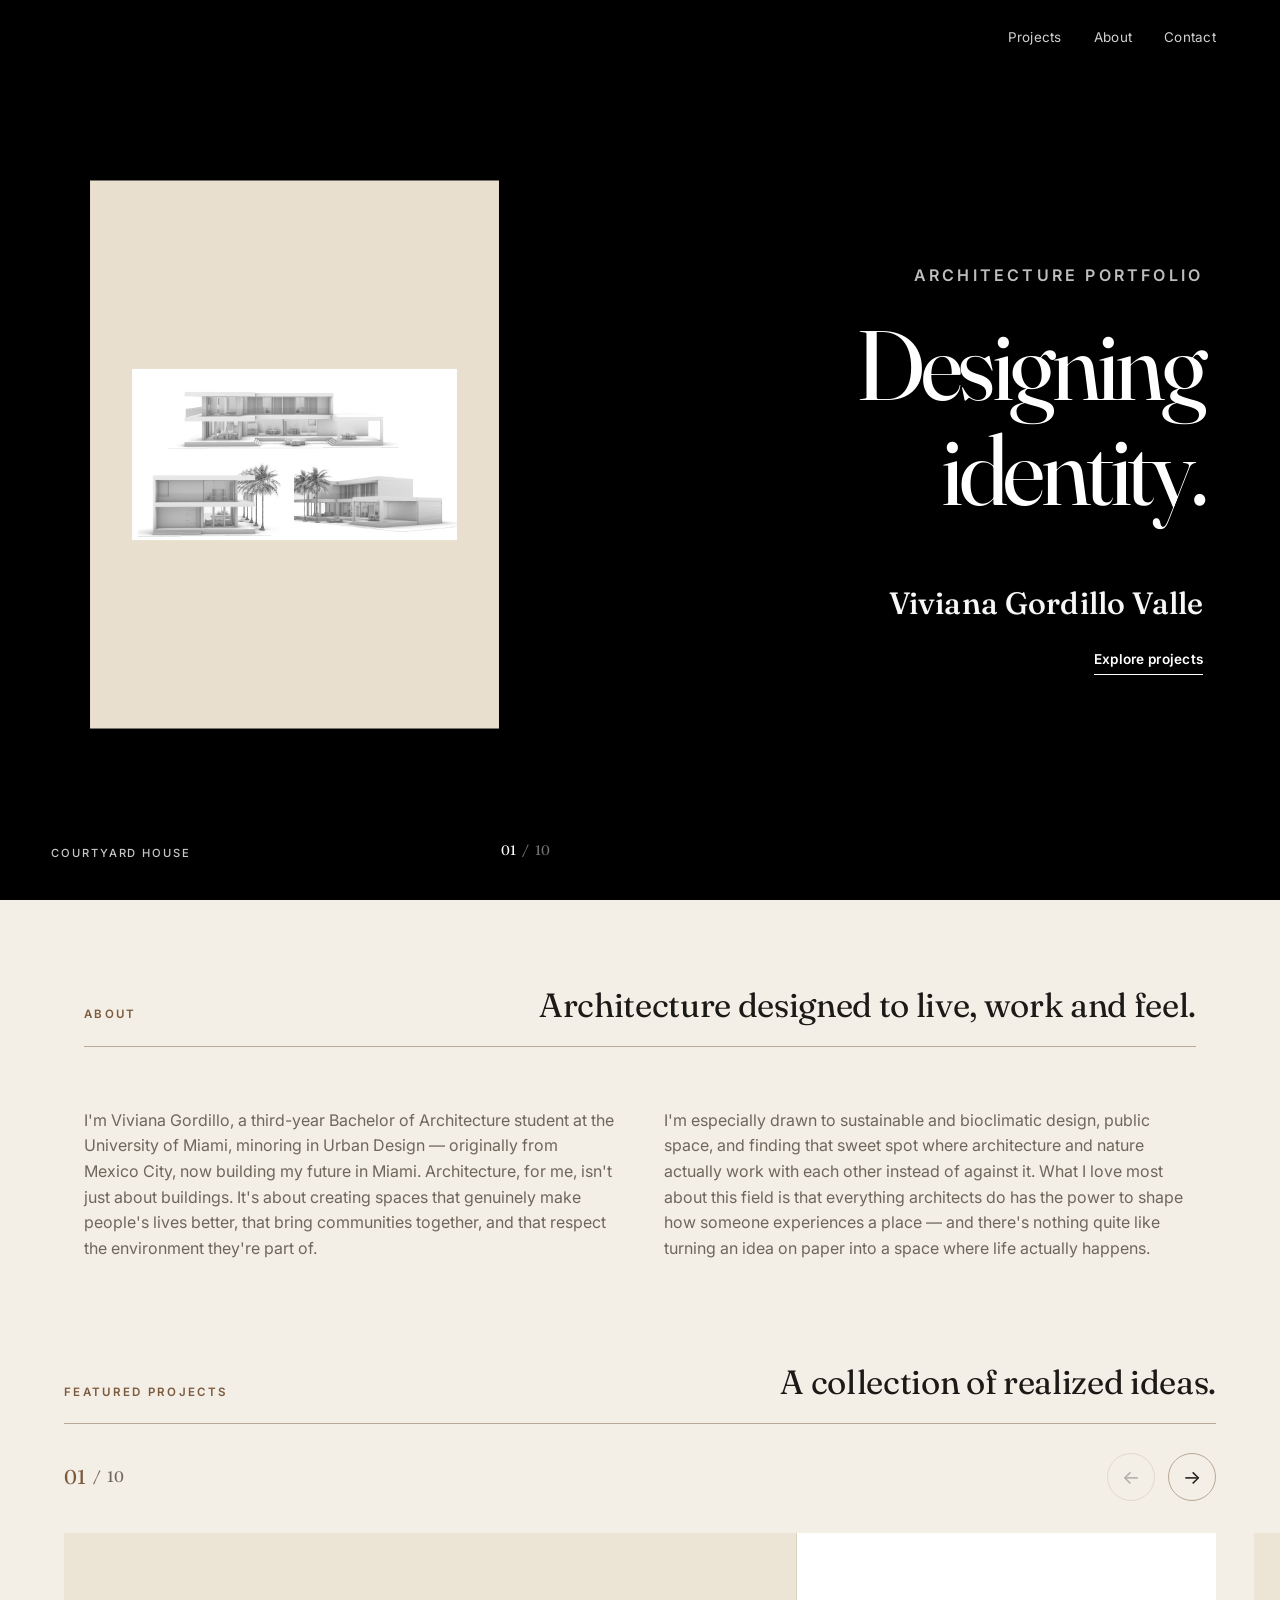
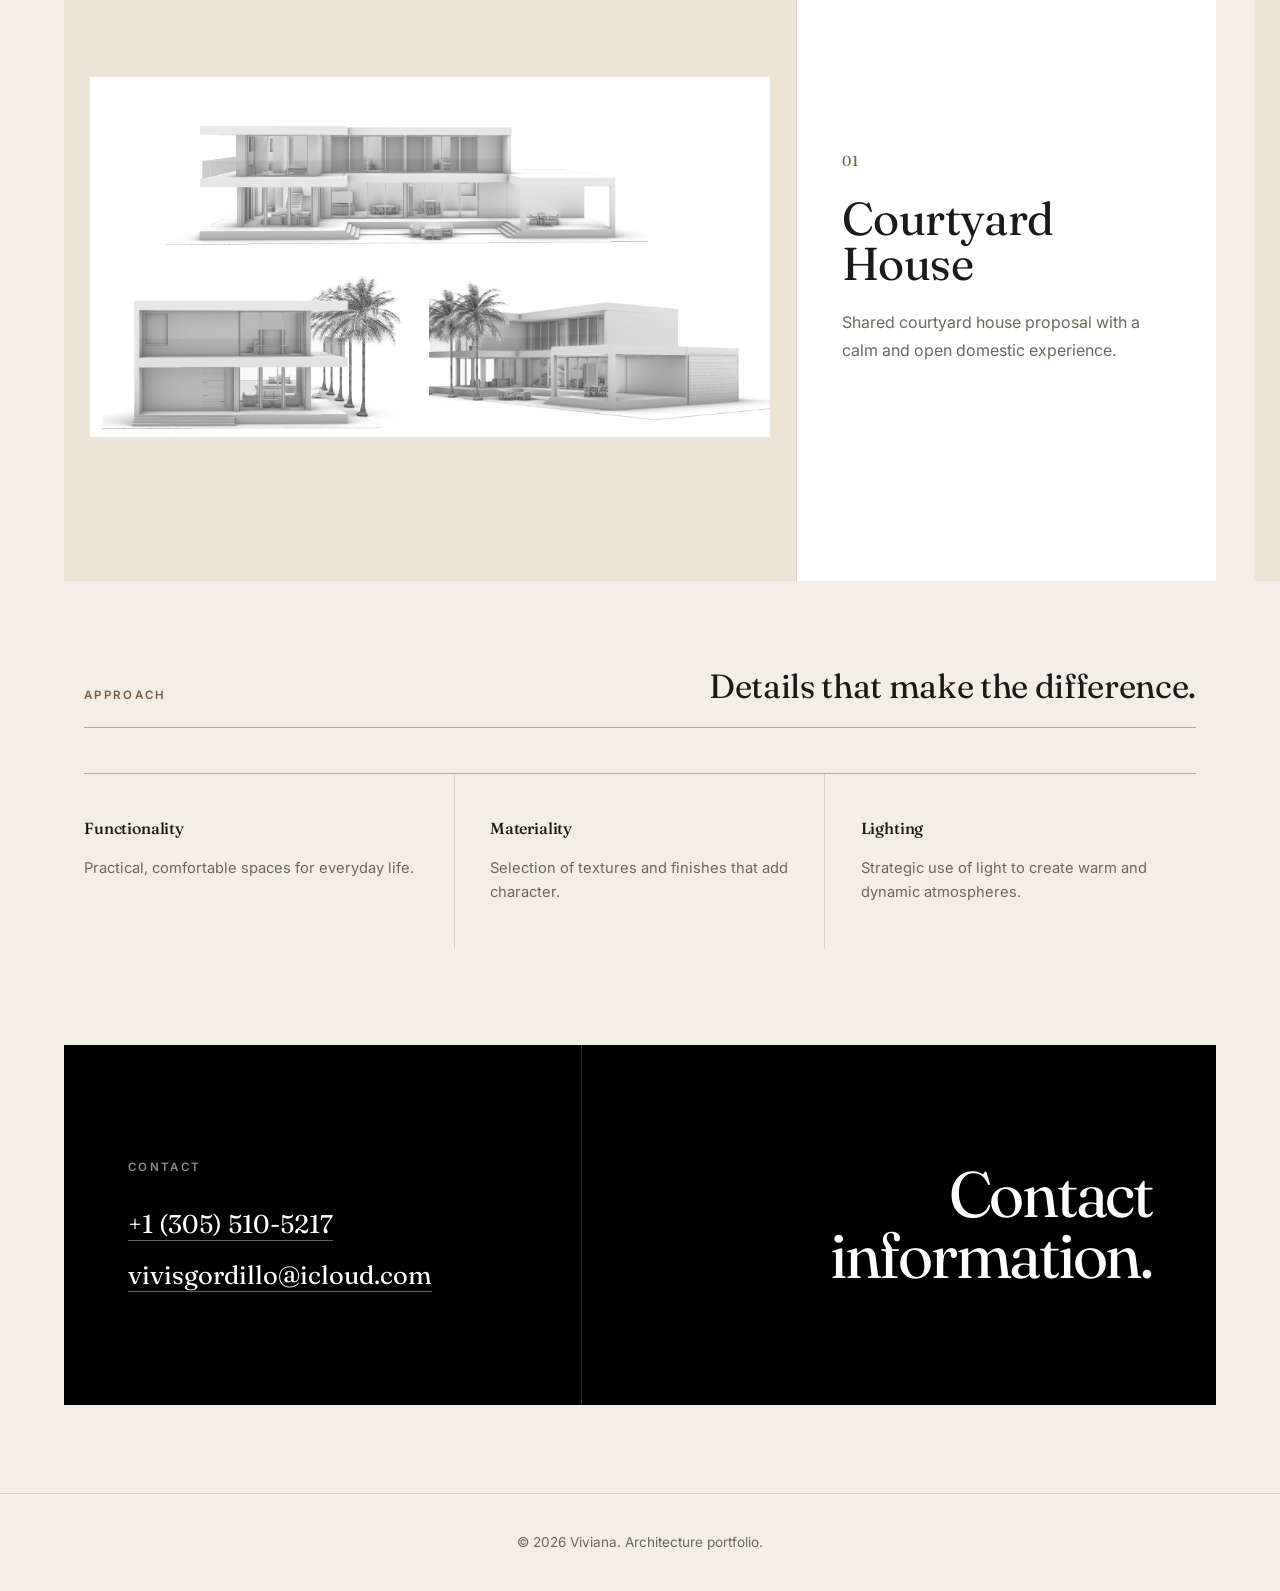
==== commit 9bb07eda: "Update contact heading in index.html" ====
--- a/index.html
+++ b/index.html
@@ -65,8 +65,8 @@
             aria-label="View Mid-rise Apartment Building"
           >
             <img
-              src="assets/mid-rise/FRONT%20ELEVATION.png"
-              alt="Mid-rise Apartment Building front elevation"
+              src="assets/mid-rise/PortadaAp.jpg"
+              alt="Mid-rise Apartment Building cover"
             />
 
             <span class="hero-gallery-project-name">
@@ -347,8 +347,8 @@
             >
               <div class="project-image image-courtyard">
                 <img
-                  src="assets/mid-rise/FRONT%20ELEVATION.png"
-                  alt="Front elevation — Mid-rise Apartment Building"
+                  src="assets/mid-rise/PortadaAp.jpg"
+                  alt="Mid-rise Apartment Building cover"
                   loading="lazy"
                 />
               </div>
@@ -618,7 +618,7 @@
         </div>
 
         <div class="contact-heading">
-          <h2>Let's talk about your next project.</h2>
+          <h2> Contact information.</h2>
         </div>
       </div>
     </section>
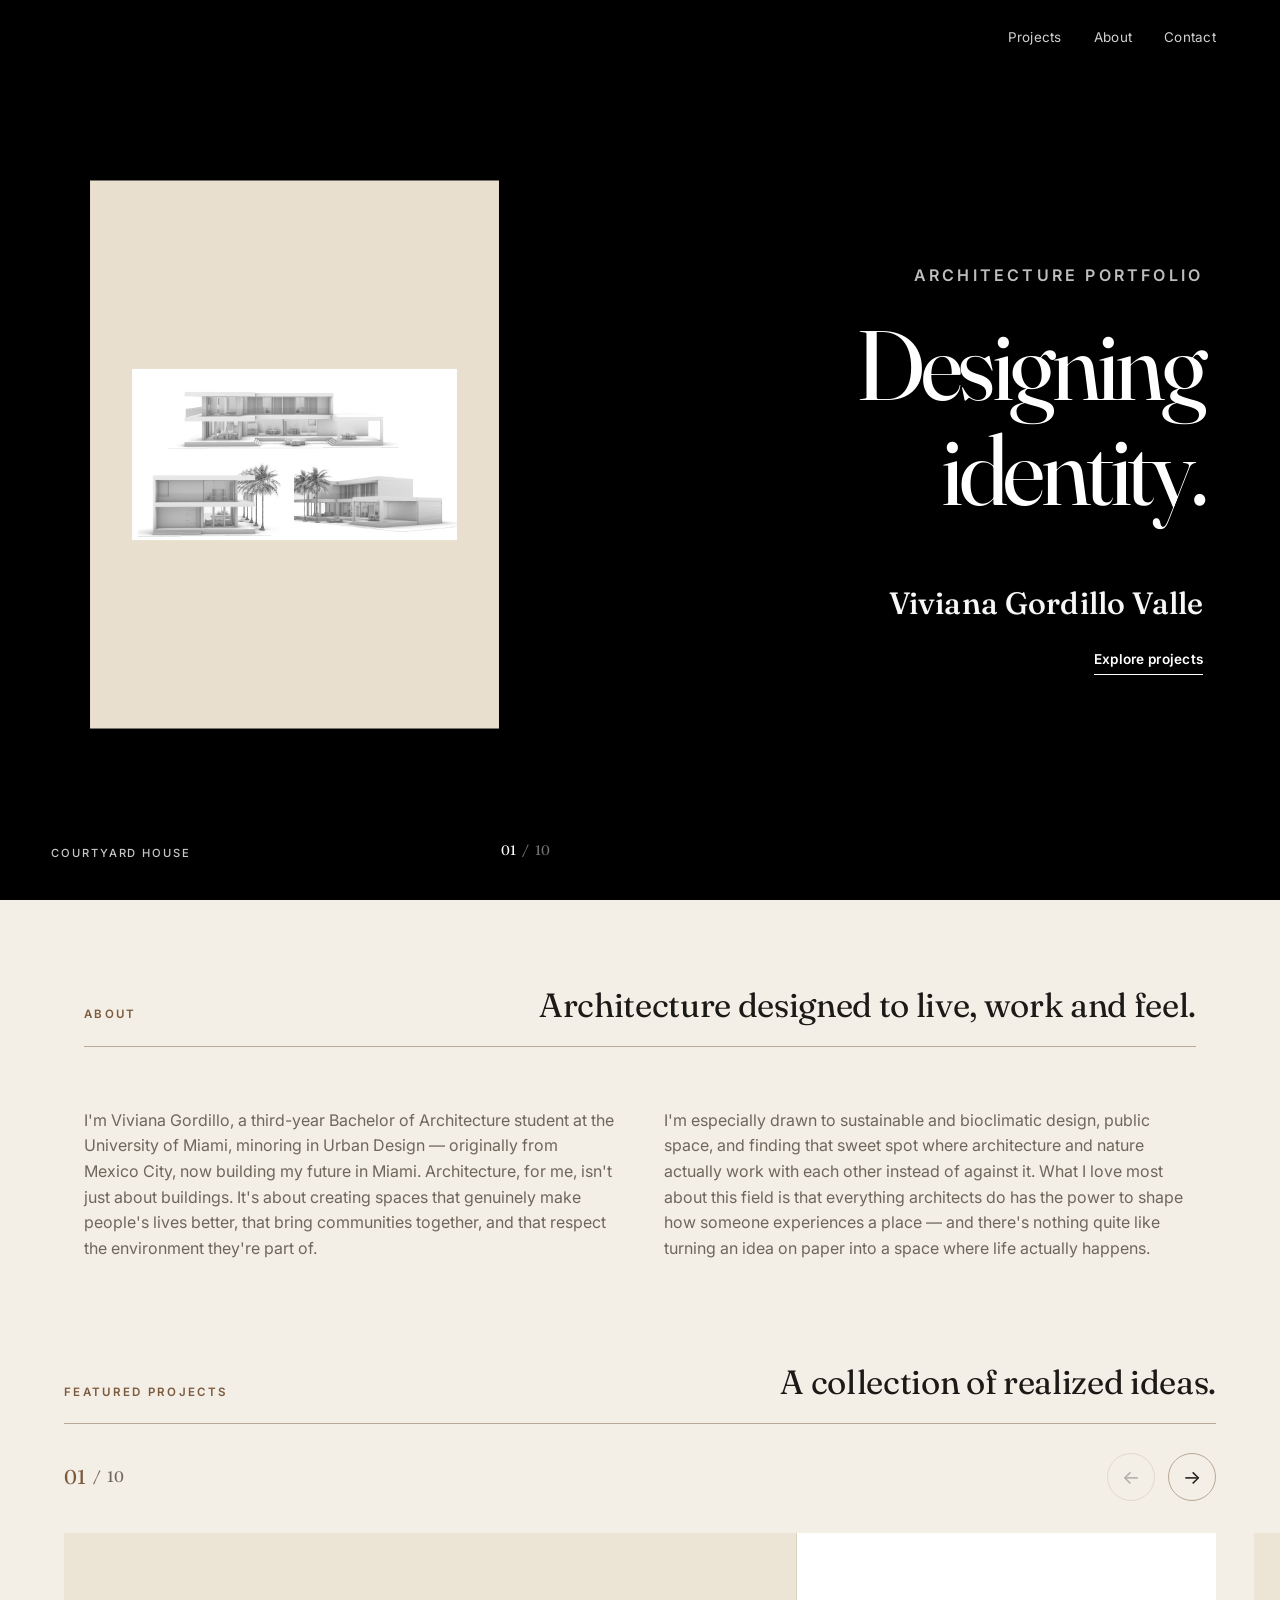
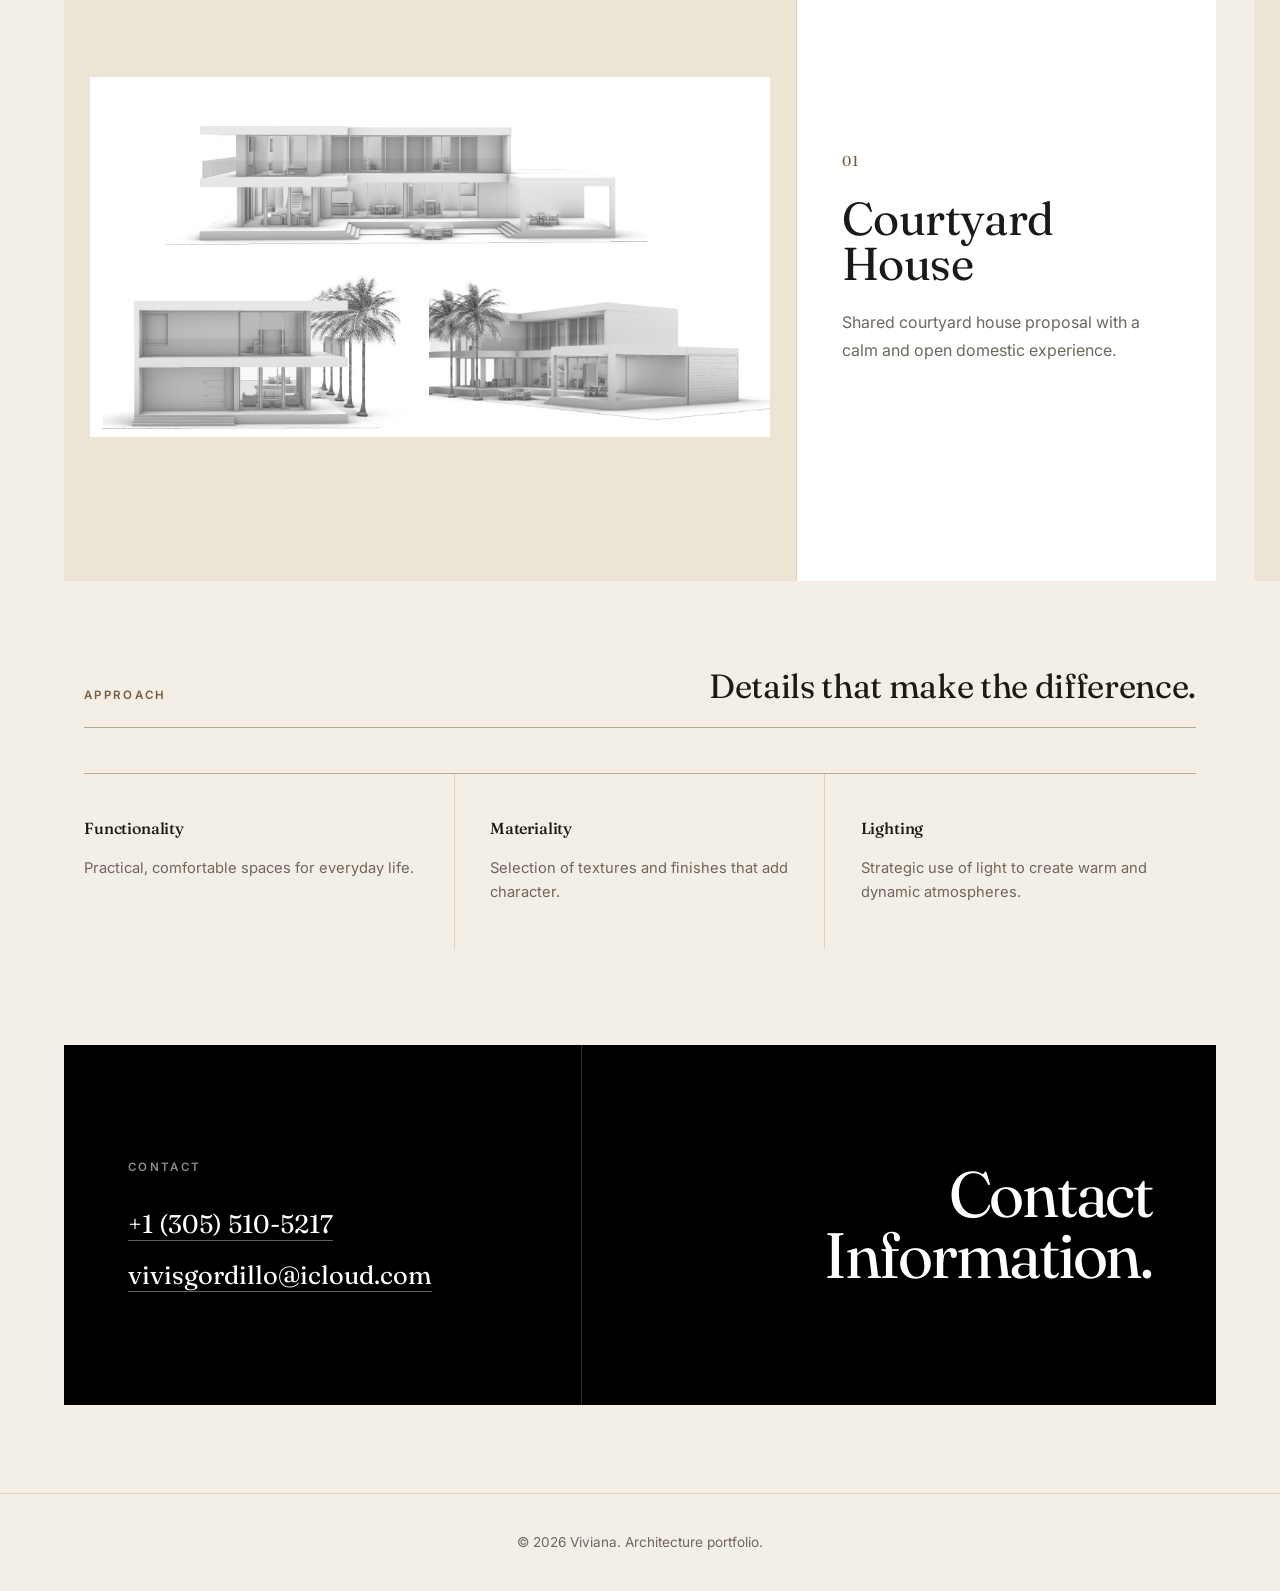
==== commit 74083242: "Update index.html" ====
--- a/index.html
+++ b/index.html
@@ -618,7 +618,7 @@
         </div>
 
         <div class="contact-heading">
-          <h2> Contact information.</h2>
+          <h2> Contact Information.</h2>
         </div>
       </div>
     </section>
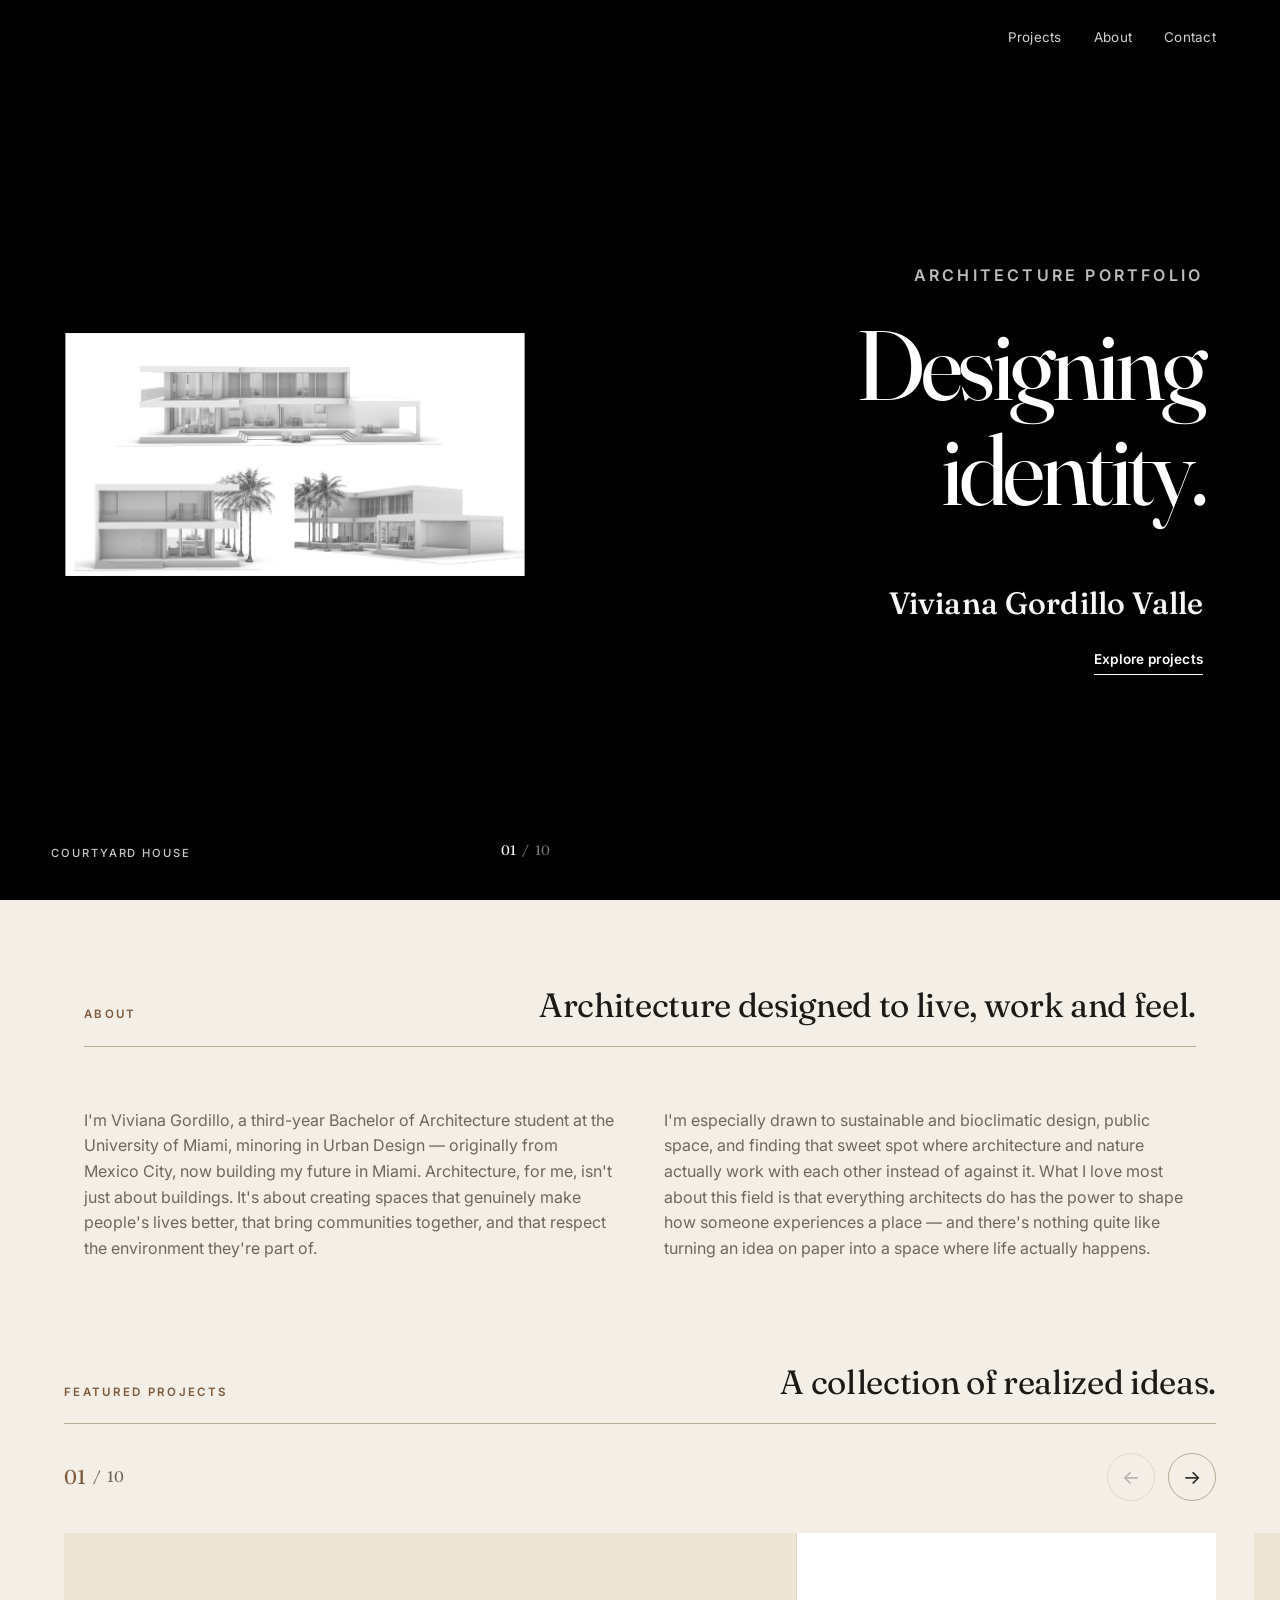
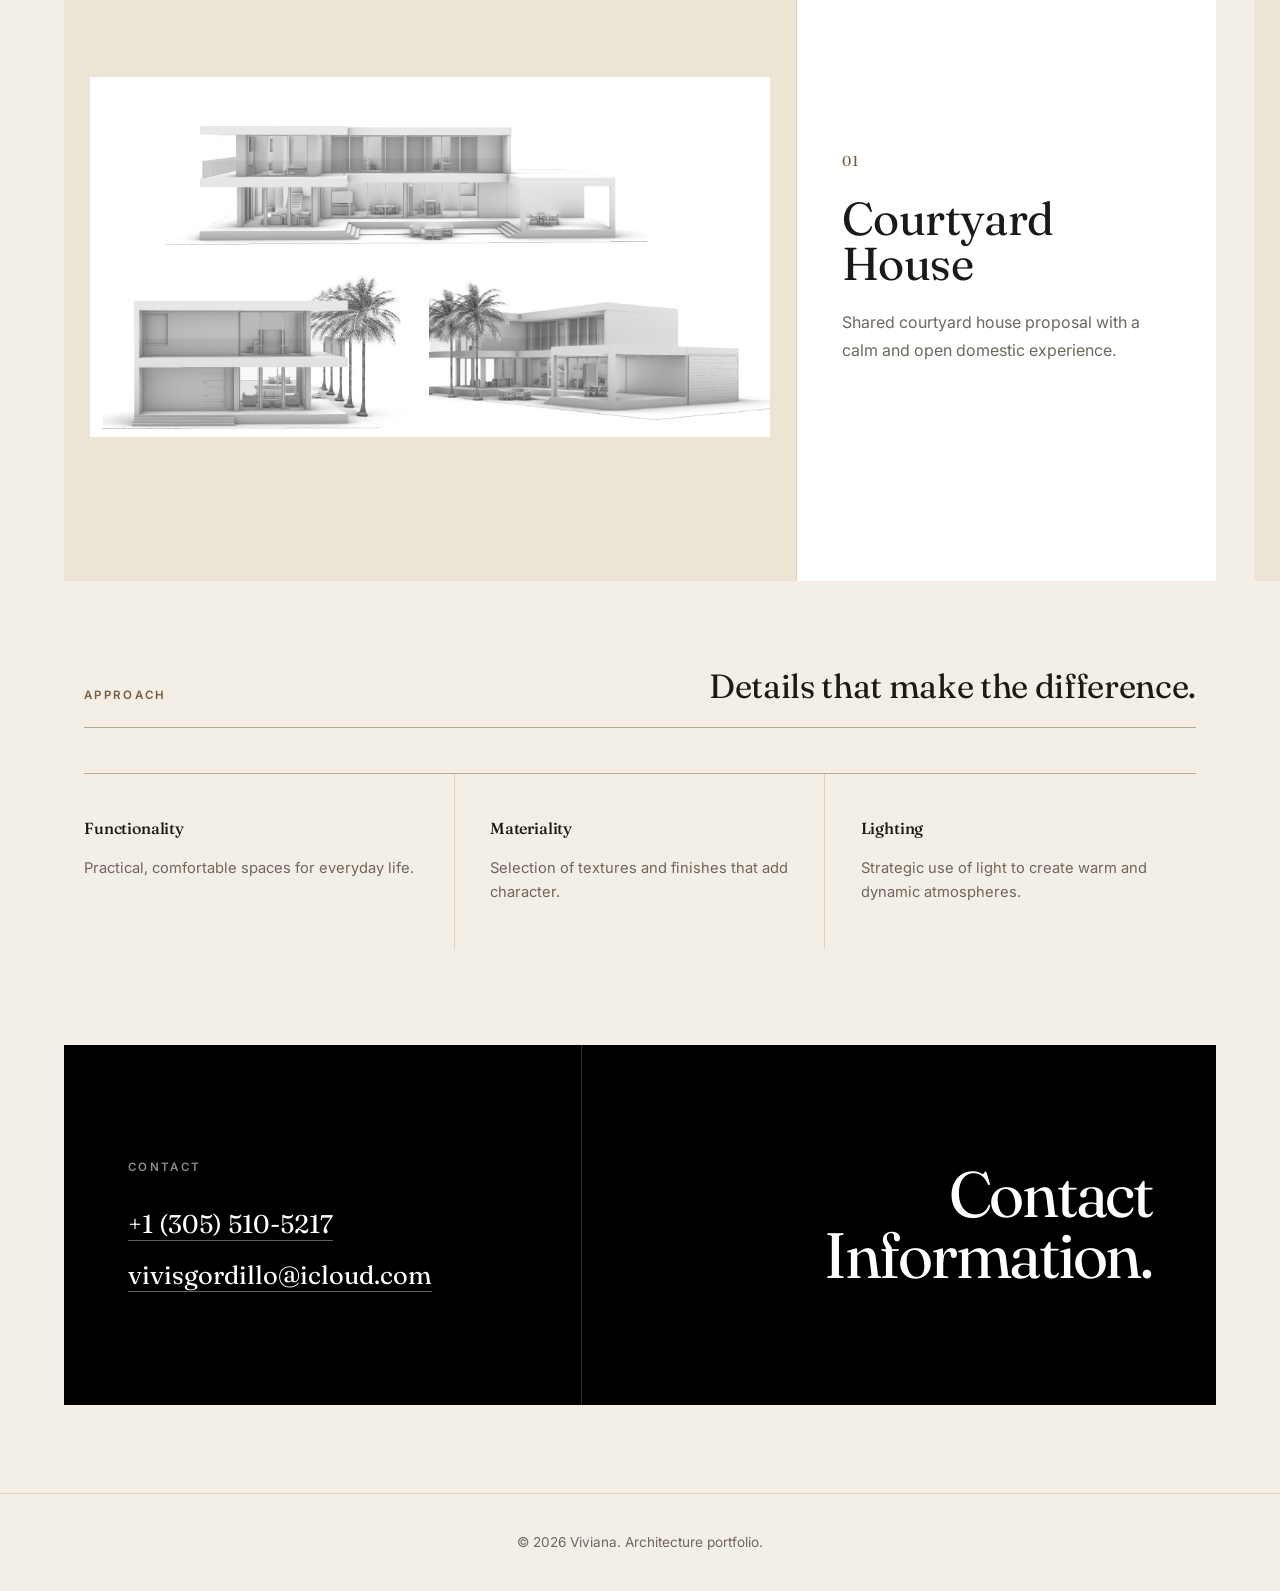
==== commit 3b0d81a4: "Update index.html" ====
--- a/index.html
+++ b/index.html
@@ -19,7 +19,7 @@
       rel="stylesheet"
     />
 
-    <link rel="stylesheet" href="styles.css?v=13" />
+    <link rel="stylesheet" href="styles.css?v=16" />
   </head>
 
   <body>
@@ -42,9 +42,9 @@
           class="hero-gallery"
           aria-label="Selected architecture projects"
         >
-          <!-- Slide 1: fondo beige -->
-          <a
-            class="hero-gallery-slide hero-gallery-slide-beige active"
+          <!-- Slide 1 -->
+          <a
+            class="hero-gallery-slide active"
             href="courtyard-house.html"
             aria-label="View Courtyard House"
           >
@@ -58,9 +58,9 @@
             </span>
           </a>
 
-          <!-- Slide 2: fondo beige -->
-          <a
-            class="hero-gallery-slide hero-gallery-slide-beige"
+          <!-- Slide 2 -->
+          <a
+            class="hero-gallery-slide"
             href="mid-rise.html"
             aria-label="View Mid-rise Apartment Building"
           >
@@ -97,6 +97,7 @@
             aria-label="View Stoa of Attalos"
           >
             <img
+              class="stoa-rotated"
               src="assets/Stoa-of-Attalos/Foto%20Dibujo%20Stoa%20of%20Attalos.png"
               alt="Stoa of Attalos architectural drawing"
             />
@@ -185,6 +186,7 @@
               Others
             </span>
           </a>
+
           <!-- Slide 10 -->
           <a
             class="hero-gallery-slide"
@@ -397,6 +399,7 @@
             >
               <div class="project-image image-courtyard">
                 <img
+                  class="stoa-rotated"
                   src="assets/Stoa-of-Attalos/Foto%20Dibujo%20Stoa%20of%20Attalos.png"
                   alt="Stoa of Attalos drawing"
                   loading="lazy"
@@ -506,8 +509,6 @@
                 <p class="project-number">08</p>
 
                 <h3>Luna House</h3>
-
-                <p>Project details coming soon.</p>
               </div>
             </a>
 
@@ -529,10 +530,10 @@
 
                 <h3>Others</h3>
 
-                <p>Additional images, including views along the Miami River.</p>
-              </div>
-            </a>
-            
+                <p>Additional projects.</p>
+              </div>
+            </a>
+
             <!-- Project 10 -->
             <a
               class="project-card"
@@ -557,7 +558,6 @@
                 </p>
               </div>
             </a>
-                        
           </div>
         </div>
       </section>
@@ -577,13 +577,17 @@
           <div>
             <h3>Functionality</h3>
 
-            <p>Practical, comfortable spaces for everyday life.</p>
+            <p>
+              Practical, comfortable spaces for everyday life.
+            </p>
           </div>
 
           <div>
             <h3>Materiality</h3>
 
-            <p>Selection of textures and finishes that add character.</p>
+            <p>
+              Selection of textures and finishes that add character.
+            </p>
           </div>
 
           <div>
@@ -598,13 +602,15 @@
     </main>
 
     <!-- =====================================================
-     CONTACT
-     ===================================================== -->
+         CONTACT
+         ===================================================== -->
 
     <section class="contact-section" id="contact">
       <div class="contact-panel">
         <div class="contact-details">
-          <p class="contact-label">Contact</p>
+          <p class="contact-label">
+            Contact
+          </p>
 
           <div class="contact-links">
             <a href="tel:+13055105217">
@@ -618,7 +624,7 @@
         </div>
 
         <div class="contact-heading">
-          <h2> Contact Information.</h2>
+          <h2>Contact Information.</h2>
         </div>
       </div>
     </section>
--- a/styles.css
+++ b/styles.css
@@ -1680,38 +1680,6 @@
   }
 }
 
-/* =====================================================
-   HERO — MARCO BEIGE SOLO DETRÁS DE LAS PRIMERAS IMÁGENES
-   ===================================================== */
-
-/* El slide completo conserva el fondo negro */
-.hero-gallery-slide-beige {
-  background: #000;
-}
-
-/* La imagen funciona como un rectángulo beige */
-.hero-gallery-slide-beige img {
-  width: 82%;
-  height: 70%;
-  padding: clamp(1.7rem, 3.2vw, 3.4rem);
-  background: #e9dfce;
-}
-
-  padding: clamp(1.5rem, 3vw, 3rem);
-
-  background: #e9dfce;
-  object-fit: contain;
-  object-position: center;
-
-  border: none;
-  outline: none;
-  box-shadow: none;
-}
-
-/* Nombre del proyecto otra vez en blanco porque está sobre negro */
-.hero-gallery-slide-beige .hero-gallery-project-name {
-  color: rgba(255, 255, 255, 0.78);
-}
 
 /* =====================================================
    REVISTA — MAGAZINE PAGE VIEWER
@@ -1951,3 +1919,26 @@
   }
 }
 
+/* =====================================================
+   STOA OF ATTALOS — ROTATE 180°
+   ===================================================== */
+
+.hero-gallery-slide img.stoa-rotated {
+  transform: rotate(180deg) scale(0.985);
+}
+
+.hero-gallery-slide.active img.stoa-rotated {
+  transform: rotate(180deg) scale(1.025);
+}
+
+.project-image img.stoa-rotated {
+  transform: rotate(180deg);
+}
+
+.project-card:hover .project-image img.stoa-rotated {
+  transform: rotate(180deg) scale(1.035);
+}
+
+.projects-carousel-track .project-card:hover .project-image img.stoa-rotated {
+  transform: rotate(180deg) scale(1.02);
+}
